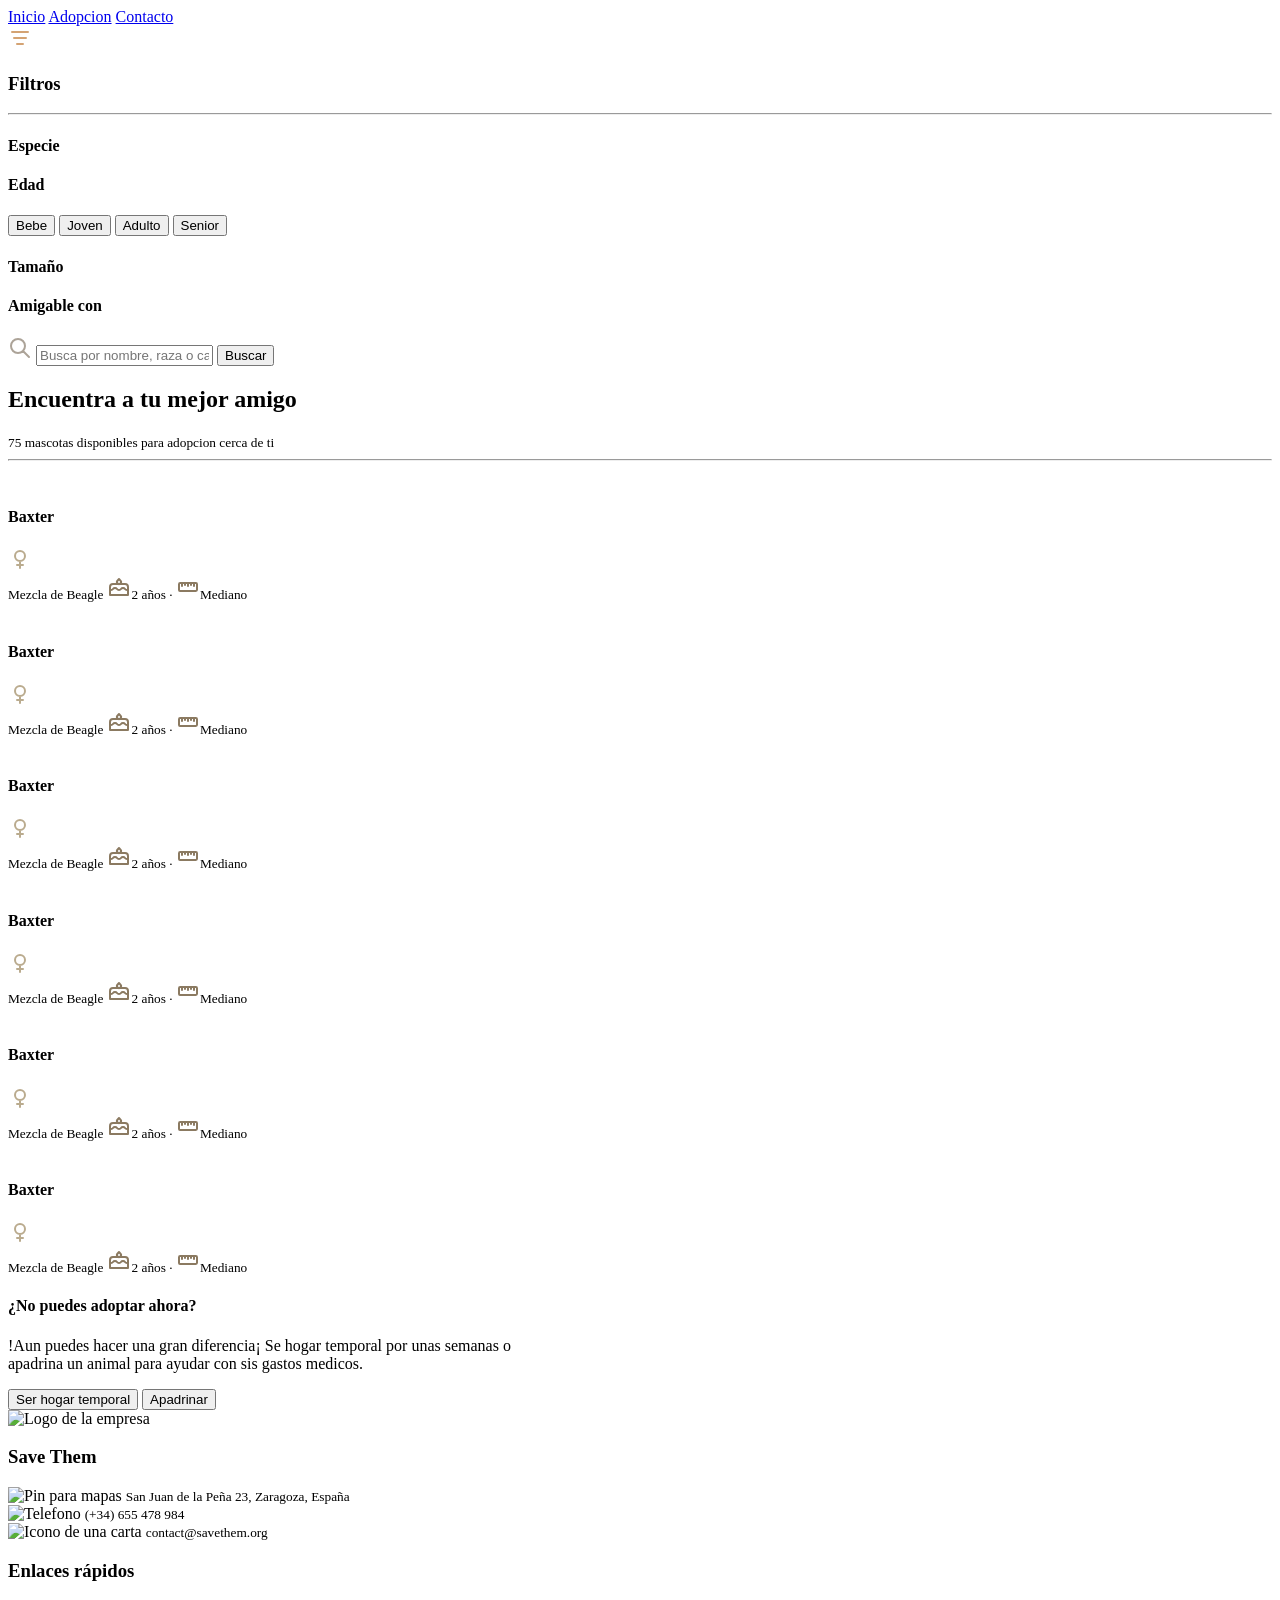
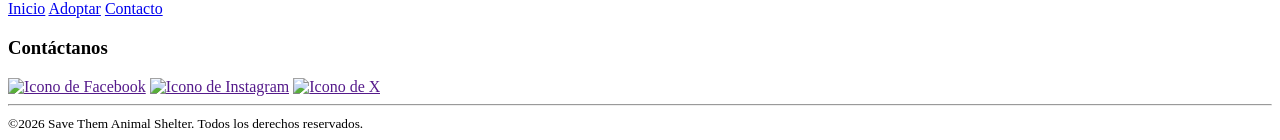
==== pages/adopcion.html @ 7f5e6ccc "esqueleto de la pagina adopcion, sin estilos" ====
<!DOCTYPE html>
<html lang="en">

<head>
  <meta charset="UTF-8">
  <meta name="viewport" content="width=device-width, initial-scale=1.0">
  <title>Save Them | Adopcion</title>
</head>

<body>
  <header>
    <div class="brand"></div>
    <div class="nav">
      <a href="index.html">Inicio</a>
      <a href="pages/adopcion.html">Adopcion</a>
      <a href="pages/contacto.html">Contacto</a>
    </div>
  </header>

  <main>
    <aside id="filtros">
      <div id="filtros-header">
        <div id="filtros-title">
          <img src="../assets/iconos/filter-2.svg" alt="Icono de para filtros">
          <h3 id="filtros-title-text">Filtros</h3>
        </div>
      </div>
      <hr>

      <div class="filtros-types" id="especie">
        <h4 class="filtros-type-title">Especie</h4>
        <div class="checkboxes">

        </div>
      </div>
      <div class="filtros-types" id="edad">
        <h4 class="filtros-type-title">Edad</h4>
        <div id="edades">
          <button class="edades-buttons">Bebe</button>
          <button class="edades-buttons">Joven</button>
          <button class="edades-buttons">Adulto</button>
          <button class="edades-buttons">Senior</button>
        </div>
      </div>
      <div class="filtros-types" id="size">
        <h4 class="filtros-type-title">Tamaño</h4>
        <div class="checkboxes">

        </div>

      </div>
      <div class="filtros-types" id="amigable">
        <h4 class="filtros-type-title">Amigable con</h4>
        <div class="checkboxes"></div>
      </div>
    </aside>

    <div id="search-bar">
      <img src="../assets/iconos/search.svg" alt="Icono de Lupa para buscar">
      <input type="text" placeholder="Busca por nombre, raza o caracteristicas">
      <button>Buscar</button>
    </div>
    <section>
      <div id="title">
        <h2>Encuentra a tu mejor amigo</h2>
        <small>75 mascotas disponibles para adopcion cerca de ti</small>
      </div>
      <hr>
      <article id="animals-container">
        <div class="animal-card">
          <img src="" alt="">
          <div class="animal-info">
            <div class="animal-name-gender">
              <h4 class="animal-name">Baxter</h4>
              <img src="../assets/iconos/gender-female.svg" alt="Icono de genero hembra">
            </div>
            <small class="especie">Mezcla de Beagle</small>
            <small class="animal-details"><img src="../assets/iconos/cake.svg" alt="Icono de una tarta de cumpleaños">2
              años · <img src="../assets/iconos/ruler-3.svg" alt="Icono de una regla para medir">Mediano</small>
          </div>
        </div>
        <div class="animal-card">
          <img src="" alt="">
          <div class="animal-info">
            <div class="animal-name-gender">
              <h4 class="animal-name">Baxter</h4>
              <img src="../assets/iconos/gender-female.svg" alt="Icono de genero hembra">
            </div>
            <small class="especie">Mezcla de Beagle</small>
            <small class="animal-details"><img src="../assets/iconos/cake.svg" alt="Icono de una tarta de cumpleaños">2
              años · <img src="../assets/iconos/ruler-3.svg" alt="Icono de una regla para medir">Mediano</small>
          </div>
        </div>
        <div class="animal-card">
          <img src="" alt="">
          <div class="animal-info">
            <div class="animal-name-gender">
              <h4 class="animal-name">Baxter</h4>
              <img src="../assets/iconos/gender-female.svg" alt="Icono de genero hembra">
            </div>
            <small class="especie">Mezcla de Beagle</small>
            <small class="animal-details"><img src="../assets/iconos/cake.svg" alt="Icono de una tarta de cumpleaños">2
              años · <img src="../assets/iconos/ruler-3.svg" alt="Icono de una regla para medir">Mediano</small>
          </div>
        </div>
        <div class="animal-card">
          <img src="" alt="">
          <div class="animal-info">
            <div class="animal-name-gender">
              <h4 class="animal-name">Baxter</h4>
              <img src="../assets/iconos/gender-female.svg" alt="Icono de genero hembra">
            </div>
            <small class="especie">Mezcla de Beagle</small>
            <small class="animal-details"><img src="../assets/iconos/cake.svg" alt="Icono de una tarta de cumpleaños">2
              años · <img src="../assets/iconos/ruler-3.svg" alt="Icono de una regla para medir">Mediano</small>
          </div>
        </div>
        <div class="animal-card">
          <img src="" alt="">
          <div class="animal-info">
            <div class="animal-name-gender">
              <h4 class="animal-name">Baxter</h4>
              <img src="../assets/iconos/gender-female.svg" alt="Icono de genero hembra">
            </div>
            <small class="especie">Mezcla de Beagle</small>
            <small class="animal-details"><img src="../assets/iconos/cake.svg" alt="Icono de una tarta de cumpleaños">2
              años · <img src="../assets/iconos/ruler-3.svg" alt="Icono de una regla para medir">Mediano</small>
          </div>
        </div>
        <div class="animal-card">
          <img src="" alt="">
          <div class="animal-info">
            <div class="animal-name-gender">
              <h4 class="animal-name">Baxter</h4>
              <img src="../assets/iconos/gender-female.svg" alt="Icono de genero hembra">
            </div>
            <small class="especie">Mezcla de Beagle</small>
            <small class="animal-details"><img src="../assets/iconos/cake.svg" alt="Icono de una tarta de cumpleaños">2
              años · <img src="../assets/iconos/ruler-3.svg" alt="Icono de una regla para medir">Mediano</small>
          </div>
        </div>
      </article>

      <div id="cant-adopt">
        <h4>¿No puedes adoptar ahora?</h4>
        <p>!Aun puedes hacer una gran diferencia¡ Se hogar temporal por unas semanas o <br>
          apadrina un animal para ayudar con sis gastos medicos.</p>
        <div id="buttons-zone">
          <button>Ser hogar temporal</button>
          <button id="apadrinar">Apadrinar</button>
        </div>
      </div>
    </section>
  </main>

  <footer>
    <div class="footer-sections">
      <div class="footer-section">
        <div class="footer-section-title">
          <img src="assets/iconos/logo.svg" alt="Logo de la empresa">
          <h3>Save Them</h3>
        </div>
        <div class="footer-section-details">
          <div class="footer-section-detail">
            <img src="assets/iconos/map-pin.svg" alt="Pin para mapas">
            <small class="footer-detail-text">San Juan de la Peña 23, Zaragoza, España</small>
          </div>
          <div class="footer-section-detail">
            <img src="assets/iconos/phone.svg" alt="Telefono">
            <small class="footer-detail-text">(+34) 655 478 984</small>
          </div>
          <div class="footer-section-detail">
            <img src="assets/iconos/mail.svg" alt="Icono de una carta">
            <small>contact@savethem.org</small>
          </div>
        </div>
      </div>

      <div class="footer-section">
        <div class="footer-section-title">
          <h3>Enlaces rápidos</h3>
        </div>
        <div class="footer-section-details">
          <a href="index.html">Inicio</a>
          <a href="pages/adopcion.html">Adoptar</a>
          <a href="pages/contacto.html">Contacto</a>
        </div>
      </div>

      <div class="footer-section">
        <div class="footer-section-title">
          <h3>Contáctanos</h3>
        </div>
        <div id="redes">
          <a href=""><img src="assets/iconos/brand-facebook.svg" alt="Icono de Facebook"></a>
          <a href=""><img src="assets/iconos/brand-instagram.svg" alt="Icono de Instagram"></a>
          <a href=""><img src="assets/iconos/brand-x.svg" alt="Icono de X"></a>
        </div>
      </div>
    </div>
    <hr>
    <small id="copy">&copy;2026 Save Them Animal Shelter. Todos los derechos reservados.</small>
  </footer>
</body>

</html>
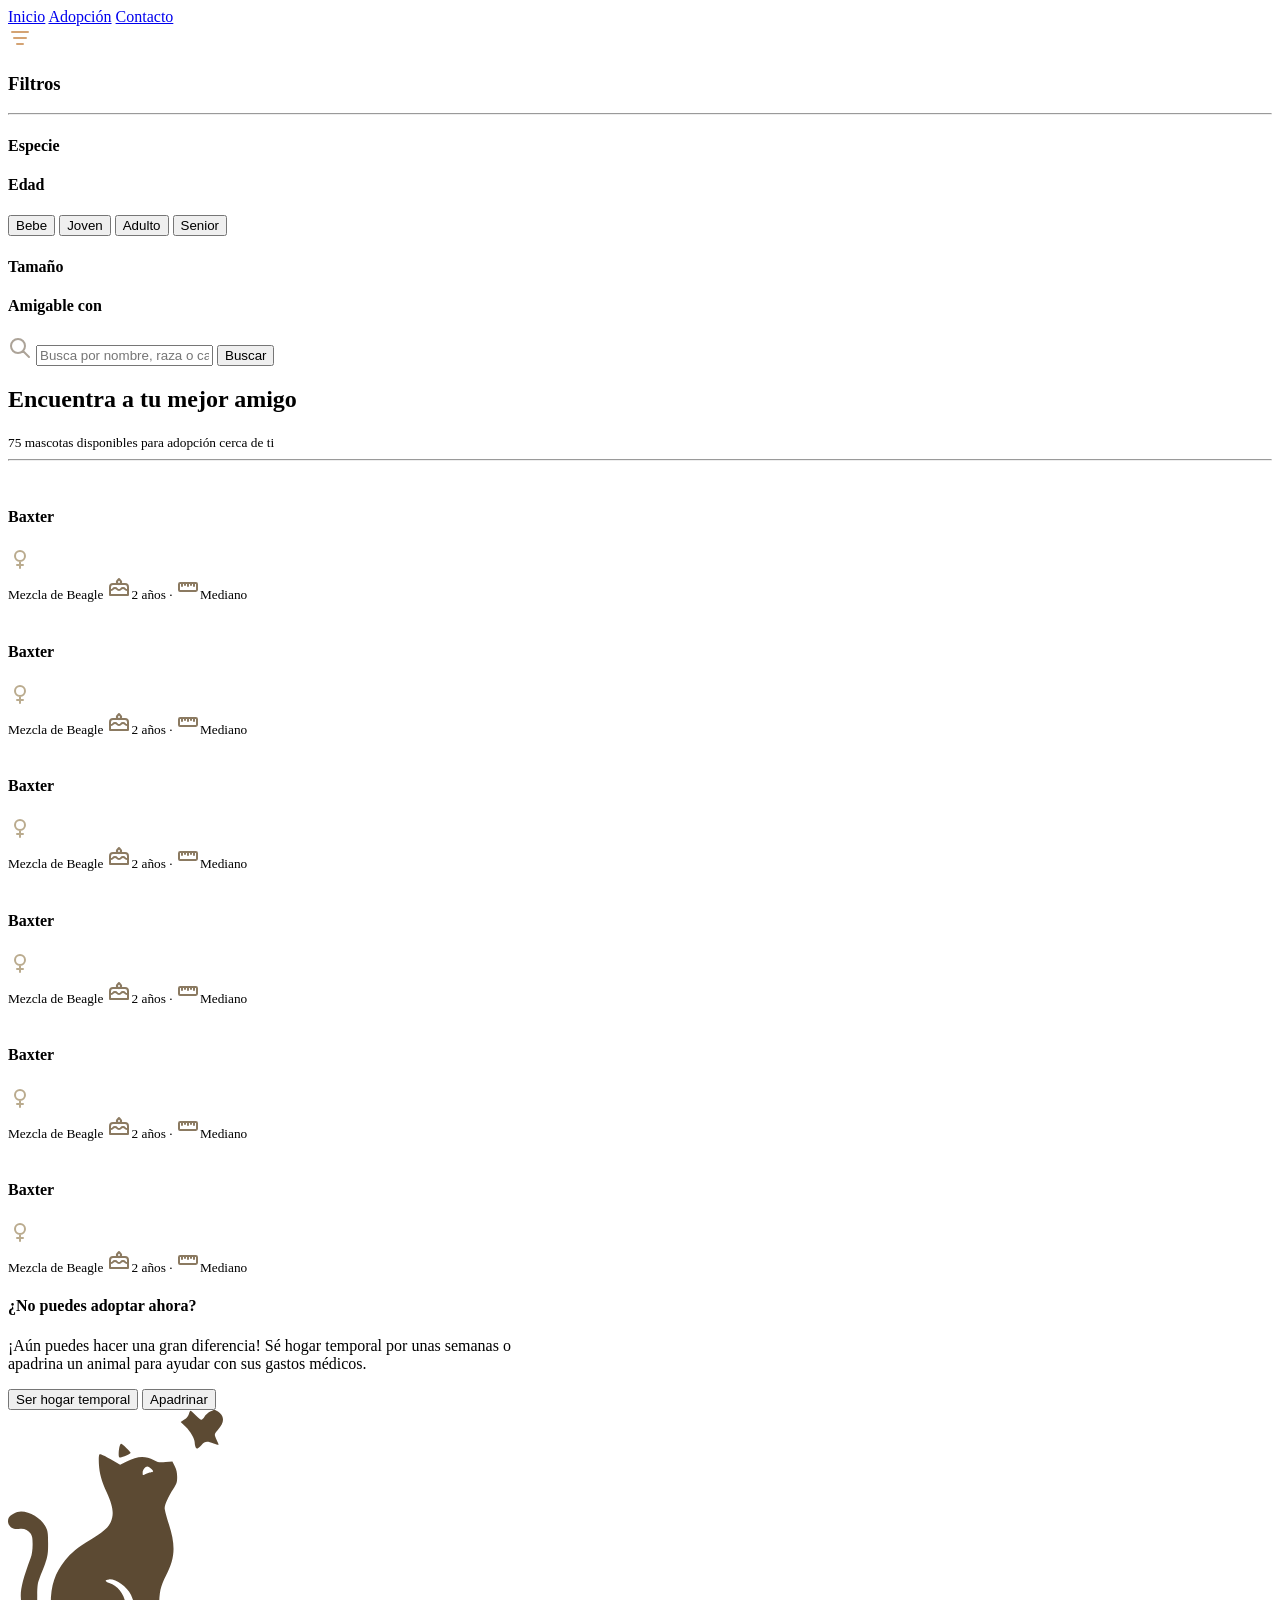
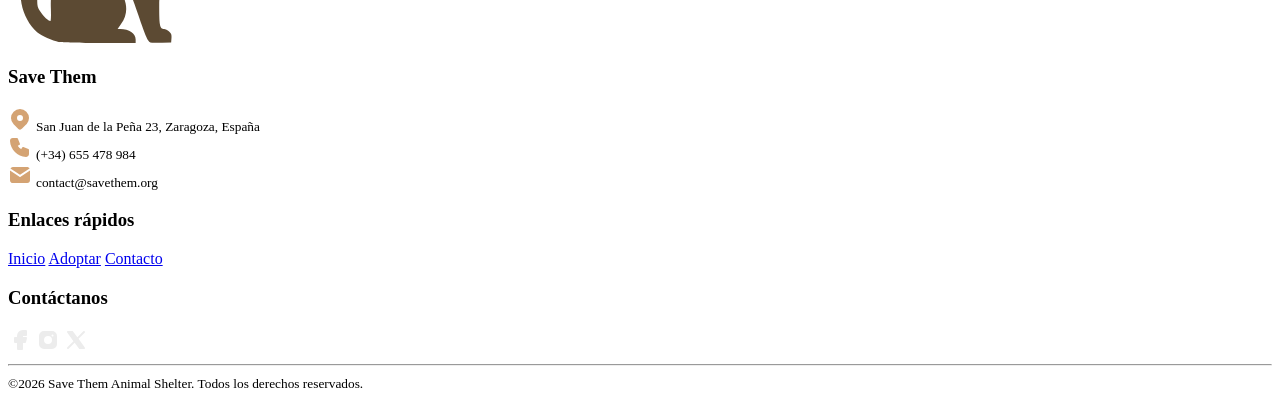
==== commit 129099b2: "correccion de ortografia y de rutas para los iconos" ====
--- a/pages/adopcion.html
+++ b/pages/adopcion.html
@@ -4,16 +4,16 @@
 <head>
   <meta charset="UTF-8">
   <meta name="viewport" content="width=device-width, initial-scale=1.0">
-  <title>Save Them | Adopcion</title>
+  <title>Save Them | Adopción</title>
 </head>
 
 <body>
   <header>
     <div class="brand"></div>
     <div class="nav">
-      <a href="index.html">Inicio</a>
-      <a href="pages/adopcion.html">Adopcion</a>
-      <a href="pages/contacto.html">Contacto</a>
+      <a href="../index.html">Inicio</a>
+      <a href="adopcion.html">Adopción</a>
+      <a href="contacto.html">Contacto</a>
     </div>
   </header>
 
@@ -57,13 +57,13 @@
 
     <div id="search-bar">
       <img src="../assets/iconos/search.svg" alt="Icono de Lupa para buscar">
-      <input type="text" placeholder="Busca por nombre, raza o caracteristicas">
+      <input type="text" placeholder="Busca por nombre, raza o características">
       <button>Buscar</button>
     </div>
     <section>
       <div id="title">
         <h2>Encuentra a tu mejor amigo</h2>
-        <small>75 mascotas disponibles para adopcion cerca de ti</small>
+        <small>75 mascotas disponibles para adopción cerca de ti</small>
       </div>
       <hr>
       <article id="animals-container">
@@ -72,67 +72,67 @@
           <div class="animal-info">
             <div class="animal-name-gender">
               <h4 class="animal-name">Baxter</h4>
-              <img src="../assets/iconos/gender-female.svg" alt="Icono de genero hembra">
-            </div>
-            <small class="especie">Mezcla de Beagle</small>
-            <small class="animal-details"><img src="../assets/iconos/cake.svg" alt="Icono de una tarta de cumpleaños">2
-              años · <img src="../assets/iconos/ruler-3.svg" alt="Icono de una regla para medir">Mediano</small>
-          </div>
-        </div>
-        <div class="animal-card">
-          <img src="" alt="">
-          <div class="animal-info">
-            <div class="animal-name-gender">
-              <h4 class="animal-name">Baxter</h4>
-              <img src="../assets/iconos/gender-female.svg" alt="Icono de genero hembra">
-            </div>
-            <small class="especie">Mezcla de Beagle</small>
-            <small class="animal-details"><img src="../assets/iconos/cake.svg" alt="Icono de una tarta de cumpleaños">2
-              años · <img src="../assets/iconos/ruler-3.svg" alt="Icono de una regla para medir">Mediano</small>
-          </div>
-        </div>
-        <div class="animal-card">
-          <img src="" alt="">
-          <div class="animal-info">
-            <div class="animal-name-gender">
-              <h4 class="animal-name">Baxter</h4>
-              <img src="../assets/iconos/gender-female.svg" alt="Icono de genero hembra">
-            </div>
-            <small class="especie">Mezcla de Beagle</small>
-            <small class="animal-details"><img src="../assets/iconos/cake.svg" alt="Icono de una tarta de cumpleaños">2
-              años · <img src="../assets/iconos/ruler-3.svg" alt="Icono de una regla para medir">Mediano</small>
-          </div>
-        </div>
-        <div class="animal-card">
-          <img src="" alt="">
-          <div class="animal-info">
-            <div class="animal-name-gender">
-              <h4 class="animal-name">Baxter</h4>
-              <img src="../assets/iconos/gender-female.svg" alt="Icono de genero hembra">
-            </div>
-            <small class="especie">Mezcla de Beagle</small>
-            <small class="animal-details"><img src="../assets/iconos/cake.svg" alt="Icono de una tarta de cumpleaños">2
-              años · <img src="../assets/iconos/ruler-3.svg" alt="Icono de una regla para medir">Mediano</small>
-          </div>
-        </div>
-        <div class="animal-card">
-          <img src="" alt="">
-          <div class="animal-info">
-            <div class="animal-name-gender">
-              <h4 class="animal-name">Baxter</h4>
-              <img src="../assets/iconos/gender-female.svg" alt="Icono de genero hembra">
-            </div>
-            <small class="especie">Mezcla de Beagle</small>
-            <small class="animal-details"><img src="../assets/iconos/cake.svg" alt="Icono de una tarta de cumpleaños">2
-              años · <img src="../assets/iconos/ruler-3.svg" alt="Icono de una regla para medir">Mediano</small>
-          </div>
-        </div>
-        <div class="animal-card">
-          <img src="" alt="">
-          <div class="animal-info">
-            <div class="animal-name-gender">
-              <h4 class="animal-name">Baxter</h4>
-              <img src="../assets/iconos/gender-female.svg" alt="Icono de genero hembra">
+              <img src="../assets/iconos/gender-female.svg" alt="Icono de género hembra">
+            </div>
+            <small class="especie">Mezcla de Beagle</small>
+            <small class="animal-details"><img src="../assets/iconos/cake.svg" alt="Icono de una tarta de cumpleaños">2
+              años · <img src="../assets/iconos/ruler-3.svg" alt="Icono de una regla para medir">Mediano</small>
+          </div>
+        </div>
+        <div class="animal-card">
+          <img src="" alt="">
+          <div class="animal-info">
+            <div class="animal-name-gender">
+              <h4 class="animal-name">Baxter</h4>
+              <img src="../assets/iconos/gender-female.svg" alt="Icono de género hembra">
+            </div>
+            <small class="especie">Mezcla de Beagle</small>
+            <small class="animal-details"><img src="../assets/iconos/cake.svg" alt="Icono de una tarta de cumpleaños">2
+              años · <img src="../assets/iconos/ruler-3.svg" alt="Icono de una regla para medir">Mediano</small>
+          </div>
+        </div>
+        <div class="animal-card">
+          <img src="" alt="">
+          <div class="animal-info">
+            <div class="animal-name-gender">
+              <h4 class="animal-name">Baxter</h4>
+              <img src="../assets/iconos/gender-female.svg" alt="Icono de género hembra">
+            </div>
+            <small class="especie">Mezcla de Beagle</small>
+            <small class="animal-details"><img src="../assets/iconos/cake.svg" alt="Icono de una tarta de cumpleaños">2
+              años · <img src="../assets/iconos/ruler-3.svg" alt="Icono de una regla para medir">Mediano</small>
+          </div>
+        </div>
+        <div class="animal-card">
+          <img src="" alt="">
+          <div class="animal-info">
+            <div class="animal-name-gender">
+              <h4 class="animal-name">Baxter</h4>
+              <img src="../assets/iconos/gender-female.svg" alt="Icono de género hembra">
+            </div>
+            <small class="especie">Mezcla de Beagle</small>
+            <small class="animal-details"><img src="../assets/iconos/cake.svg" alt="Icono de una tarta de cumpleaños">2
+              años · <img src="../assets/iconos/ruler-3.svg" alt="Icono de una regla para medir">Mediano</small>
+          </div>
+        </div>
+        <div class="animal-card">
+          <img src="" alt="">
+          <div class="animal-info">
+            <div class="animal-name-gender">
+              <h4 class="animal-name">Baxter</h4>
+              <img src="../assets/iconos/gender-female.svg" alt="Icono de género hembra">
+            </div>
+            <small class="especie">Mezcla de Beagle</small>
+            <small class="animal-details"><img src="../assets/iconos/cake.svg" alt="Icono de una tarta de cumpleaños">2
+              años · <img src="../assets/iconos/ruler-3.svg" alt="Icono de una regla para medir">Mediano</small>
+          </div>
+        </div>
+        <div class="animal-card">
+          <img src="" alt="">
+          <div class="animal-info">
+            <div class="animal-name-gender">
+              <h4 class="animal-name">Baxter</h4>
+              <img src="../assets/iconos/gender-female.svg" alt="Icono de género hembra">
             </div>
             <small class="especie">Mezcla de Beagle</small>
             <small class="animal-details"><img src="../assets/iconos/cake.svg" alt="Icono de una tarta de cumpleaños">2
@@ -143,8 +143,8 @@
 
       <div id="cant-adopt">
         <h4>¿No puedes adoptar ahora?</h4>
-        <p>!Aun puedes hacer una gran diferencia¡ Se hogar temporal por unas semanas o <br>
-          apadrina un animal para ayudar con sis gastos medicos.</p>
+        <p>¡Aún puedes hacer una gran diferencia! Sé hogar temporal por unas semanas o <br>
+          apadrina un animal para ayudar con sus gastos médicos.</p>
         <div id="buttons-zone">
           <button>Ser hogar temporal</button>
           <button id="apadrinar">Apadrinar</button>
@@ -157,20 +157,20 @@
     <div class="footer-sections">
       <div class="footer-section">
         <div class="footer-section-title">
-          <img src="assets/iconos/logo.svg" alt="Logo de la empresa">
+          <img src="../assets/iconos/logo.svg" alt="Logo de la empresa">
           <h3>Save Them</h3>
         </div>
         <div class="footer-section-details">
           <div class="footer-section-detail">
-            <img src="assets/iconos/map-pin.svg" alt="Pin para mapas">
+            <img src="../assets/iconos/map-pin.svg" alt="Pin para mapas">
             <small class="footer-detail-text">San Juan de la Peña 23, Zaragoza, España</small>
           </div>
           <div class="footer-section-detail">
-            <img src="assets/iconos/phone.svg" alt="Telefono">
+            <img src="../assets/iconos/phone.svg" alt="Teléfono">
             <small class="footer-detail-text">(+34) 655 478 984</small>
           </div>
           <div class="footer-section-detail">
-            <img src="assets/iconos/mail.svg" alt="Icono de una carta">
+            <img src="../assets/iconos/mail.svg" alt="Icono de una carta">
             <small>contact@savethem.org</small>
           </div>
         </div>
@@ -181,9 +181,9 @@
           <h3>Enlaces rápidos</h3>
         </div>
         <div class="footer-section-details">
-          <a href="index.html">Inicio</a>
-          <a href="pages/adopcion.html">Adoptar</a>
-          <a href="pages/contacto.html">Contacto</a>
+          <a href="../index.html">Inicio</a>
+          <a href="adopcion.html">Adoptar</a>
+          <a href="contacto.html">Contacto</a>
         </div>
       </div>
 
@@ -192,9 +192,9 @@
           <h3>Contáctanos</h3>
         </div>
         <div id="redes">
-          <a href=""><img src="assets/iconos/brand-facebook.svg" alt="Icono de Facebook"></a>
-          <a href=""><img src="assets/iconos/brand-instagram.svg" alt="Icono de Instagram"></a>
-          <a href=""><img src="assets/iconos/brand-x.svg" alt="Icono de X"></a>
+          <a href=""><img src="../assets/iconos/brand-facebook.svg" alt="Icono de Facebook"></a>
+          <a href=""><img src="../assets/iconos/brand-instagram.svg" alt="Icono de Instagram"></a>
+          <a href=""><img src="../assets/iconos/brand-x.svg" alt="Icono de X"></a>
         </div>
       </div>
     </div>
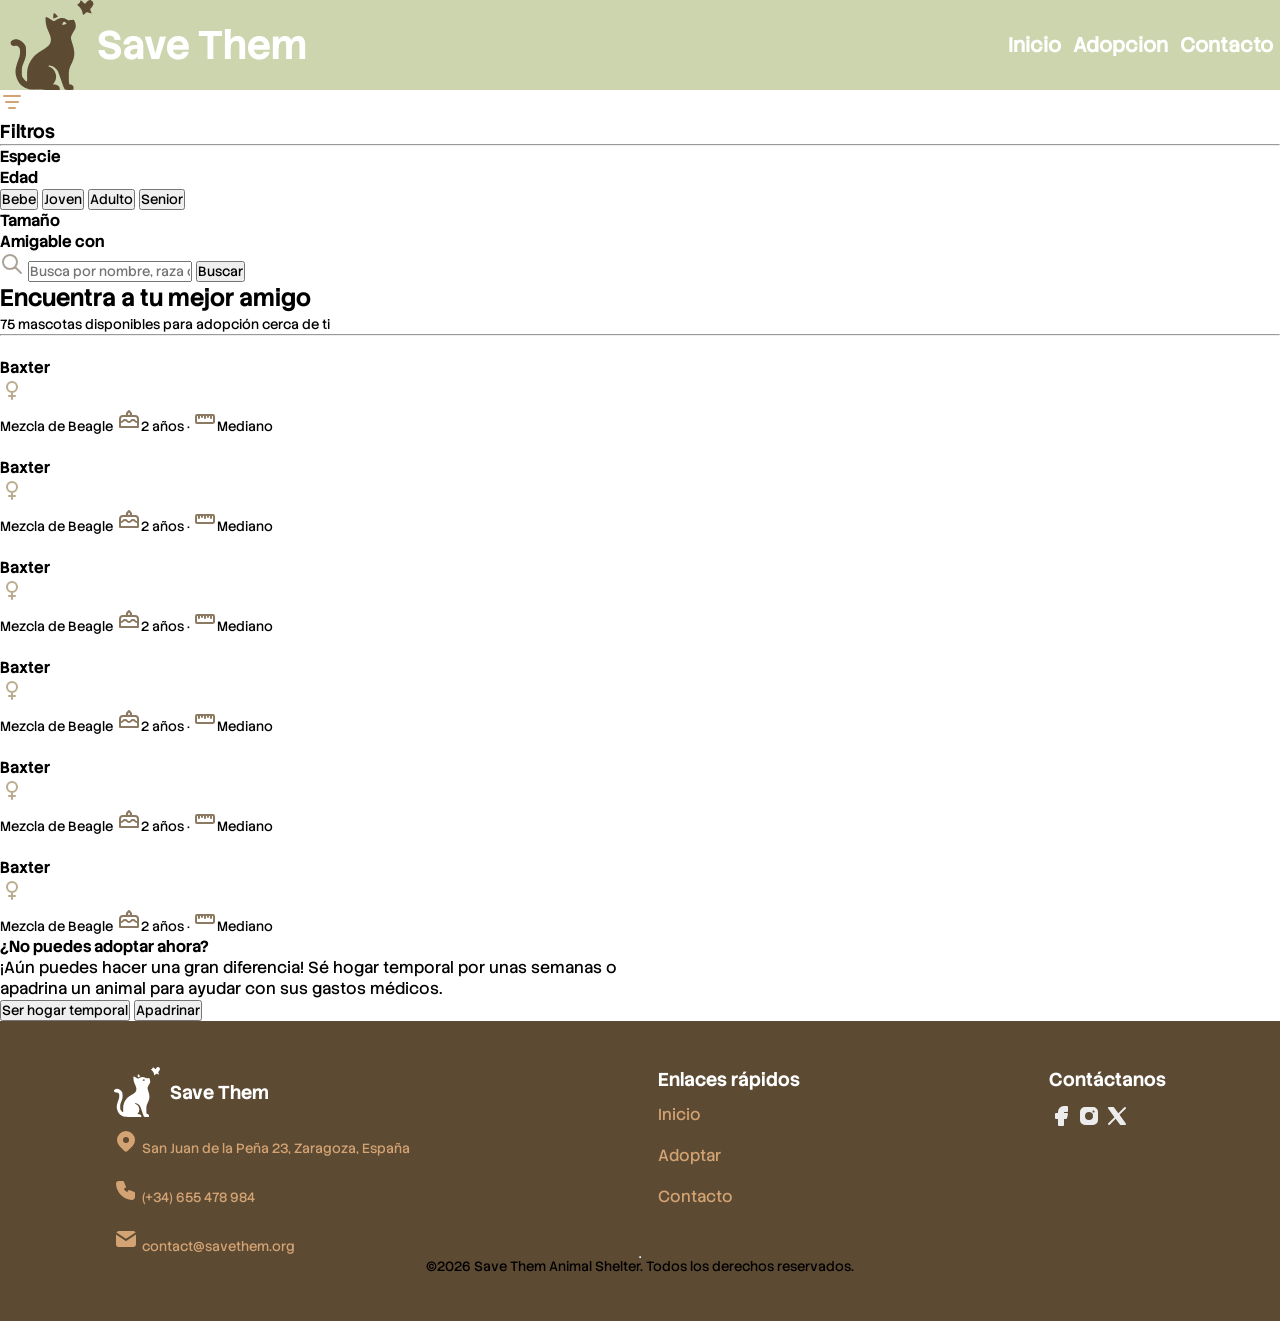
==== commit 6df4423b: "estilos del inicio terminados" ====
--- a/pages/adopcion.html
+++ b/pages/adopcion.html
@@ -4,15 +4,19 @@
 <head>
   <meta charset="UTF-8">
   <meta name="viewport" content="width=device-width, initial-scale=1.0">
+  <link rel="stylesheet" href="../css/styles.css">
   <title>Save Them | Adopción</title>
 </head>
 
 <body>
   <header>
-    <div class="brand"></div>
+    <div class="brand">
+      <img src="../assets/iconos/logo.svg" alt="Logo de la marca" id="logo">
+      <p>Save Them</p>
+    </div>
     <div class="nav">
       <a href="../index.html">Inicio</a>
-      <a href="adopcion.html">Adopción</a>
+      <a href="adopcion.html">Adopcion</a>
       <a href="contacto.html">Contacto</a>
     </div>
   </header>
@@ -21,7 +25,7 @@
     <aside id="filtros">
       <div id="filtros-header">
         <div id="filtros-title">
-          <img src="../assets/iconos/filter-2.svg" alt="Icono de para filtros">
+          <img src="../assets/iconos/adopcion/filter-2.svg" alt="Icono de para filtros">
           <h3 id="filtros-title-text">Filtros</h3>
         </div>
       </div>
@@ -56,7 +60,7 @@
     </aside>
 
     <div id="search-bar">
-      <img src="../assets/iconos/search.svg" alt="Icono de Lupa para buscar">
+      <img src="../assets/iconos/adopcion/search.svg" alt="Icono de Lupa para buscar">
       <input type="text" placeholder="Busca por nombre, raza o características">
       <button>Buscar</button>
     </div>
@@ -72,71 +76,83 @@
           <div class="animal-info">
             <div class="animal-name-gender">
               <h4 class="animal-name">Baxter</h4>
-              <img src="../assets/iconos/gender-female.svg" alt="Icono de género hembra">
-            </div>
-            <small class="especie">Mezcla de Beagle</small>
-            <small class="animal-details"><img src="../assets/iconos/cake.svg" alt="Icono de una tarta de cumpleaños">2
-              años · <img src="../assets/iconos/ruler-3.svg" alt="Icono de una regla para medir">Mediano</small>
-          </div>
-        </div>
-        <div class="animal-card">
-          <img src="" alt="">
-          <div class="animal-info">
-            <div class="animal-name-gender">
-              <h4 class="animal-name">Baxter</h4>
-              <img src="../assets/iconos/gender-female.svg" alt="Icono de género hembra">
-            </div>
-            <small class="especie">Mezcla de Beagle</small>
-            <small class="animal-details"><img src="../assets/iconos/cake.svg" alt="Icono de una tarta de cumpleaños">2
-              años · <img src="../assets/iconos/ruler-3.svg" alt="Icono de una regla para medir">Mediano</small>
-          </div>
-        </div>
-        <div class="animal-card">
-          <img src="" alt="">
-          <div class="animal-info">
-            <div class="animal-name-gender">
-              <h4 class="animal-name">Baxter</h4>
-              <img src="../assets/iconos/gender-female.svg" alt="Icono de género hembra">
-            </div>
-            <small class="especie">Mezcla de Beagle</small>
-            <small class="animal-details"><img src="../assets/iconos/cake.svg" alt="Icono de una tarta de cumpleaños">2
-              años · <img src="../assets/iconos/ruler-3.svg" alt="Icono de una regla para medir">Mediano</small>
-          </div>
-        </div>
-        <div class="animal-card">
-          <img src="" alt="">
-          <div class="animal-info">
-            <div class="animal-name-gender">
-              <h4 class="animal-name">Baxter</h4>
-              <img src="../assets/iconos/gender-female.svg" alt="Icono de género hembra">
-            </div>
-            <small class="especie">Mezcla de Beagle</small>
-            <small class="animal-details"><img src="../assets/iconos/cake.svg" alt="Icono de una tarta de cumpleaños">2
-              años · <img src="../assets/iconos/ruler-3.svg" alt="Icono de una regla para medir">Mediano</small>
-          </div>
-        </div>
-        <div class="animal-card">
-          <img src="" alt="">
-          <div class="animal-info">
-            <div class="animal-name-gender">
-              <h4 class="animal-name">Baxter</h4>
-              <img src="../assets/iconos/gender-female.svg" alt="Icono de género hembra">
-            </div>
-            <small class="especie">Mezcla de Beagle</small>
-            <small class="animal-details"><img src="../assets/iconos/cake.svg" alt="Icono de una tarta de cumpleaños">2
-              años · <img src="../assets/iconos/ruler-3.svg" alt="Icono de una regla para medir">Mediano</small>
-          </div>
-        </div>
-        <div class="animal-card">
-          <img src="" alt="">
-          <div class="animal-info">
-            <div class="animal-name-gender">
-              <h4 class="animal-name">Baxter</h4>
-              <img src="../assets/iconos/gender-female.svg" alt="Icono de género hembra">
-            </div>
-            <small class="especie">Mezcla de Beagle</small>
-            <small class="animal-details"><img src="../assets/iconos/cake.svg" alt="Icono de una tarta de cumpleaños">2
-              años · <img src="../assets/iconos/ruler-3.svg" alt="Icono de una regla para medir">Mediano</small>
+              <img src="../assets/iconos/adopcion/gender-female.svg" alt="Icono de género hembra">
+            </div>
+            <small class="especie">Mezcla de Beagle</small>
+            <small class="animal-details"><img src="../assets/iconos/adopcion/cake.svg"
+                alt="Icono de una tarta de cumpleaños">2
+              años · <img src="../assets/iconos/adopcion/ruler-3.svg"
+                alt="Icono de una regla para medir">Mediano</small>
+          </div>
+        </div>
+        <div class="animal-card">
+          <img src="" alt="">
+          <div class="animal-info">
+            <div class="animal-name-gender">
+              <h4 class="animal-name">Baxter</h4>
+              <img src="../assets/iconos/adopcion/gender-female.svg" alt="Icono de género hembra">
+            </div>
+            <small class="especie">Mezcla de Beagle</small>
+            <small class="animal-details"><img src="../assets/iconos/adopcion/cake.svg"
+                alt="Icono de una tarta de cumpleaños">2
+              años · <img src="../assets/iconos/adopcion/ruler-3.svg"
+                alt="Icono de una regla para medir">Mediano</small>
+          </div>
+        </div>
+        <div class="animal-card">
+          <img src="" alt="">
+          <div class="animal-info">
+            <div class="animal-name-gender">
+              <h4 class="animal-name">Baxter</h4>
+              <img src="../assets/iconos/adopcion/gender-female.svg" alt="Icono de género hembra">
+            </div>
+            <small class="especie">Mezcla de Beagle</small>
+            <small class="animal-details"><img src="../assets/iconos/adopcion/cake.svg"
+                alt="Icono de una tarta de cumpleaños">2
+              años · <img src="../assets/iconos/adopcion/ruler-3.svg"
+                alt="Icono de una regla para medir">Mediano</small>
+          </div>
+        </div>
+        <div class="animal-card">
+          <img src="" alt="">
+          <div class="animal-info">
+            <div class="animal-name-gender">
+              <h4 class="animal-name">Baxter</h4>
+              <img src="../assets/iconos/adopcion/gender-female.svg" alt="Icono de género hembra">
+            </div>
+            <small class="especie">Mezcla de Beagle</small>
+            <small class="animal-details"><img src="../assets/iconos/adopcion/cake.svg"
+                alt="Icono de una tarta de cumpleaños">2
+              años · <img src="../assets/iconos/adopcion/ruler-3.svg"
+                alt="Icono de una regla para medir">Mediano</small>
+          </div>
+        </div>
+        <div class="animal-card">
+          <img src="" alt="">
+          <div class="animal-info">
+            <div class="animal-name-gender">
+              <h4 class="animal-name">Baxter</h4>
+              <img src="../assets/iconos/adopcion/gender-female.svg" alt="Icono de género hembra">
+            </div>
+            <small class="especie">Mezcla de Beagle</small>
+            <small class="animal-details"><img src="../assets/iconos/adopcion/cake.svg"
+                alt="Icono de una tarta de cumpleaños">2
+              años · <img src="../assets/iconos/adopcion/ruler-3.svg"
+                alt="Icono de una regla para medir">Mediano</small>
+          </div>
+        </div>
+        <div class="animal-card">
+          <img src="" alt="">
+          <div class="animal-info">
+            <div class="animal-name-gender">
+              <h4 class="animal-name">Baxter</h4>
+              <img src="../assets/iconos/adopcion/gender-female.svg" alt="Icono de género hembra">
+            </div>
+            <small class="especie">Mezcla de Beagle</small>
+            <small class="animal-details"><img src="../assets/iconos/adopcion/cake.svg"
+                alt="Icono de una tarta de cumpleaños">2
+              años · <img src="../assets/iconos/adopcion/ruler-3.svg"
+                alt="Icono de una regla para medir">Mediano</small>
           </div>
         </div>
       </article>
@@ -157,7 +173,7 @@
     <div class="footer-sections">
       <div class="footer-section">
         <div class="footer-section-title">
-          <img src="../assets/iconos/logo.svg" alt="Logo de la empresa">
+          <img src="../assets/iconos/logo.svg" alt="Logo de la empresa" id="logo-footer">
           <h3>Save Them</h3>
         </div>
         <div class="footer-section-details">
@@ -166,7 +182,7 @@
             <small class="footer-detail-text">San Juan de la Peña 23, Zaragoza, España</small>
           </div>
           <div class="footer-section-detail">
-            <img src="../assets/iconos/phone.svg" alt="Teléfono">
+            <img src="../assets/iconos/phone.svg" alt="Telefono">
             <small class="footer-detail-text">(+34) 655 478 984</small>
           </div>
           <div class="footer-section-detail">
--- a/css/styles.css
+++ b/css/styles.css
@@ -0,0 +1,352 @@
+@font-face {
+  font-family: "Stack Sans Headline";
+  src: url("../assets/fonts/StackSansHeadline-VariableFont_wght.ttf")
+    format("truetype");
+  font-weight: bold;
+  font-style: normal;
+}
+
+@font-face {
+  font-family: "Stack Sans Text";
+  src: url("../assets/fonts/StackSansText-VariableFont_wght.ttf")
+    format("truetype");
+  font-weight: normal;
+  font-style: normal;
+}
+
+:root {
+  --color-primary: #ccd5ae; /* Verde Salvia (Headers/Nav) */
+  --color-secondary: #e9edc9; /* Beige verdoso (Aside/Secciones)*/
+  --background-color: #fefae0; /* Crema (Fondo general)*/
+  --card-background: #faedcd; /* Fondo de articles*/
+  --accent: #d4a373; /*Botones/Links*/
+  --text-color: #5c4a33; /* Marrón oscuro (Texto) */
+
+  --font-title: "Stack Sans Headline", sans-serif;
+  --font-body: "Stack Sans Text", sans-serif;
+}
+
+* {
+  margin: 0;
+  padding: 0;
+  box-sizing: border-box;
+}
+
+body {
+  font-family: var(--font-body);
+}
+
+h1,
+h2,
+h3,
+h4,
+h5,
+h6 {
+  font-family: var(--font-title);
+}
+
+p,
+small,
+label,
+input,
+textarea,
+button,
+a {
+  font-family: var(--font-body);
+}
+
+header {
+  display: flex;
+  justify-content: space-between;
+  align-items: center;
+  background-color: var(--color-primary);
+  width: 100%;
+}
+
+.brand {
+  display: flex;
+  justify-content: start;
+  align-items: center;
+  margin-left: 7px;
+
+  p {
+    font-weight: 700;
+    color: white;
+    font-family: var(--font-title);
+    font-size: 40px;
+  }
+}
+
+#logo {
+  width: 90px;
+  height: 90px;
+}
+
+.nav {
+  display: flex;
+  justify-content: start;
+  gap: 12px;
+  margin-right: 7px;
+
+  a {
+    color: white;
+    text-decoration: none;
+    font-weight: 650;
+    font-size: 20px;
+  }
+}
+
+#hero {
+  background-image:
+    linear-gradient(rgba(0, 0, 0, 0.4), rgba(0, 0, 0, 0.4)),
+    url("../assets/imagenes/hero.png");
+  background-size: cover;
+  background-position: center;
+  background-repeat: no-repeat;
+  min-height: 500px;
+  padding-left: 10px;
+
+  p {
+    color: white;
+    font-size: 20px;
+    font-weight: 500;
+    font-family: var(--font-body);
+  }
+
+  button {
+    margin-top: 15px;
+    background-color: var(--accent);
+    color: white;
+    padding: 20px;
+    border: none;
+    border-radius: 12px;
+    font-size: 25px;
+    font-weight: 800;
+  }
+}
+
+.title {
+  display: flex;
+  flex-direction: column;
+  color: white;
+  font-size: 40px;
+  font-weight: 800px;
+  padding-top: 30px;
+}
+
+.title h1:first-of-type {
+  text-wrap: wrap;
+}
+#hero-title-yellow {
+  color: var(--card-background);
+}
+
+#rates {
+  display: flex;
+  justify-content: space-around;
+  align-items: center;
+  background-color: var(--color-secondary);
+  min-height: 150px;
+  border-bottom: 1px solid lightgray;
+}
+
+.rate {
+  display: flex;
+  flex-direction: column;
+  align-items: center;
+
+  p {
+    font-size: 40px;
+    color: var(--accent);
+    font-weight: 600;
+  }
+
+  small {
+    font-size: 20px;
+  }
+}
+
+#info {
+  background-color: var(--background-color);
+  display: flex;
+  justify-content: space-around;
+
+  article {
+    padding: 14px;
+    margin: 14px;
+    background-color: var(--card-background);
+    border-radius: 12px;
+    width: 70%;
+    display: flex;
+    flex-direction: column;
+    gap: 12px;
+
+    button {
+      width: 20%;
+      border: none;
+      background-color: var(--accent);
+      padding: 15px;
+      color: white;
+      font-size: 20px;
+      border-radius: 12px;
+    }
+  }
+
+  aside {
+    padding: 20px;
+    margin: 14px;
+    background-color: var(--color-secondary);
+    border-radius: 12px;
+    width: 25%;
+
+    hr {
+      color: lightgray;
+    }
+  }
+}
+
+#article-head {
+  display: flex;
+  align-items: center;
+  gap: 7px;
+  margin-bottom: 8px;
+
+  p {
+    color: var(--accent);
+  }
+}
+
+#article-title {
+  font-size: 45px;
+}
+
+#article-text {
+  color: var(--text-color);
+  display: flex;
+  flex-direction: column;
+  gap: 10px;
+}
+
+#img-perros-paseando {
+  max-height: 300px;
+  border-radius: 12px;
+}
+
+#aside-header {
+  display: flex;
+  align-items: center;
+  justify-content: space-between;
+  gap: 12px;
+  margin-bottom: 12px;
+
+  div {
+    display: flex;
+    align-items: center;
+    gap: 12px;
+  }
+
+  a {
+    text-decoration: none;
+    color: var(--accent);
+    font-weight: 600;
+  }
+}
+
+#animales-aside {
+  display: flex;
+  flex-direction: column;
+  gap: 12px;
+}
+
+.animales-aside-card {
+  display: flex;
+  gap: 20px;
+
+  img {
+    width: 80px;
+    border-radius: 12px;
+  }
+
+  background-color: var(--background-color);
+  padding: 10px;
+  border-radius: 12px;
+}
+
+.status {
+  border-radius: 12px;
+  text-align: center;
+}
+
+#disponible {
+  background-color: var(--accent);
+}
+
+#pendiente {
+  background-color: var(--color-primary);
+}
+
+#donate {
+  margin-top: 20px;
+  text-align: center;
+  background-color: rgba(212, 163, 115, 0.6);
+  border: 1px solid var(--accent);
+  border-radius: 12px;
+
+  padding: 20px;
+  display: flex;
+  flex-direction: column;
+
+  button {
+    background-color: var(--accent);
+    border: none;
+    margin-top: 12px;
+    padding: 12px;
+    border-radius: 12px;
+    color: white;
+    font-size: 20px;
+    font-weight: 500;
+  }
+}
+
+footer {
+  display: flex;
+  justify-content: center;
+  align-items: center;
+  flex-direction: column;
+  width: 100%;
+  background-color: var(--text-color);
+  min-height: 300px;
+}
+
+.footer-sections {
+  display: flex;
+  justify-content: space-around;
+  width: 100%;
+  gap: 20px;
+}
+
+#logo-footer {
+  filter: brightness(0) invert(1);
+  height: 50px;
+}
+
+.footer-section-title {
+  display: flex;
+  color: white;
+  gap: 10px;
+  align-items: center;
+  margin-bottom: 12px;
+}
+
+.footer-section-details {
+  display: flex;
+  flex-direction: column;
+  gap: 20px;
+  justify-content: center;
+  color: var(--accent);
+
+  a {
+    text-decoration: none;
+    color: var(--accent);
+  }
+}
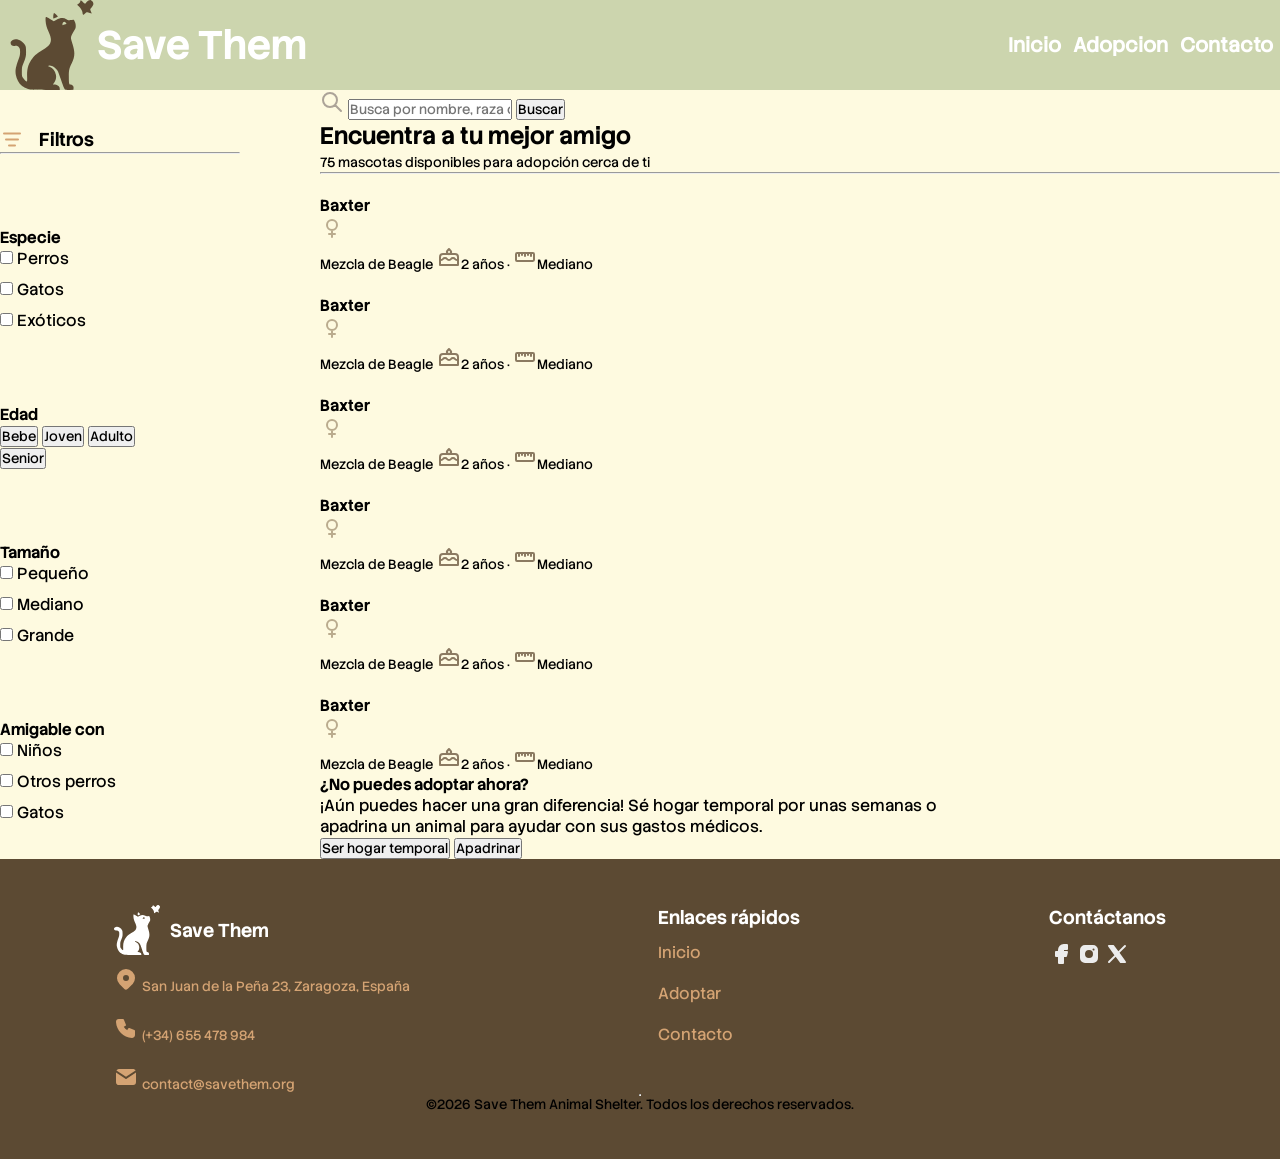
==== commit 28713a0e: "añadir estilos y estructura a la página de adopción; se implementan filtros y se mejora el diseño de" ====
--- a/pages/adopcion.html
+++ b/pages/adopcion.html
@@ -21,20 +21,22 @@
     </div>
   </header>
 
-  <main>
+  <main id="adopcion-container">
     <aside id="filtros">
       <div id="filtros-header">
         <div id="filtros-title">
           <img src="../assets/iconos/adopcion/filter-2.svg" alt="Icono de para filtros">
           <h3 id="filtros-title-text">Filtros</h3>
         </div>
-      </div>
-      <hr>
+        <hr>
+      </div>
 
       <div class="filtros-types" id="especie">
         <h4 class="filtros-type-title">Especie</h4>
         <div class="checkboxes">
-
+          <label><input type="checkbox" name="especie" value="perros"> Perros</label>
+          <label><input type="checkbox" name="especie" value="gatos"> Gatos</label>
+          <label><input type="checkbox" name="especie" value="exoticos"> Exóticos</label>
         </div>
       </div>
       <div class="filtros-types" id="edad">
@@ -49,124 +51,132 @@
       <div class="filtros-types" id="size">
         <h4 class="filtros-type-title">Tamaño</h4>
         <div class="checkboxes">
-
+          <label><input type="checkbox" name="size" value="pequeño"> Pequeño</label>
+          <label><input type="checkbox" name="size" value="mediano"> Mediano</label>
+          <label><input type="checkbox" name="size" value="grande"> Grande</label>
         </div>
 
       </div>
       <div class="filtros-types" id="amigable">
         <h4 class="filtros-type-title">Amigable con</h4>
-        <div class="checkboxes"></div>
+        <div class="checkboxes">
+          <label><input type="checkbox" name="amigable" value="niños"> Niños</label>
+          <label><input type="checkbox" name="amigable" value="perros"> Otros perros</label>
+          <label><input type="checkbox" name="amigable" value="gatos"> Gatos</label>
+        </div>
       </div>
     </aside>
 
-    <div id="search-bar">
-      <img src="../assets/iconos/adopcion/search.svg" alt="Icono de Lupa para buscar">
-      <input type="text" placeholder="Busca por nombre, raza o características">
-      <button>Buscar</button>
-    </div>
-    <section>
-      <div id="title">
-        <h2>Encuentra a tu mejor amigo</h2>
-        <small>75 mascotas disponibles para adopción cerca de ti</small>
-      </div>
-      <hr>
-      <article id="animals-container">
-        <div class="animal-card">
-          <img src="" alt="">
-          <div class="animal-info">
-            <div class="animal-name-gender">
-              <h4 class="animal-name">Baxter</h4>
-              <img src="../assets/iconos/adopcion/gender-female.svg" alt="Icono de género hembra">
-            </div>
-            <small class="especie">Mezcla de Beagle</small>
-            <small class="animal-details"><img src="../assets/iconos/adopcion/cake.svg"
-                alt="Icono de una tarta de cumpleaños">2
-              años · <img src="../assets/iconos/adopcion/ruler-3.svg"
-                alt="Icono de una regla para medir">Mediano</small>
-          </div>
-        </div>
-        <div class="animal-card">
-          <img src="" alt="">
-          <div class="animal-info">
-            <div class="animal-name-gender">
-              <h4 class="animal-name">Baxter</h4>
-              <img src="../assets/iconos/adopcion/gender-female.svg" alt="Icono de género hembra">
-            </div>
-            <small class="especie">Mezcla de Beagle</small>
-            <small class="animal-details"><img src="../assets/iconos/adopcion/cake.svg"
-                alt="Icono de una tarta de cumpleaños">2
-              años · <img src="../assets/iconos/adopcion/ruler-3.svg"
-                alt="Icono de una regla para medir">Mediano</small>
-          </div>
-        </div>
-        <div class="animal-card">
-          <img src="" alt="">
-          <div class="animal-info">
-            <div class="animal-name-gender">
-              <h4 class="animal-name">Baxter</h4>
-              <img src="../assets/iconos/adopcion/gender-female.svg" alt="Icono de género hembra">
-            </div>
-            <small class="especie">Mezcla de Beagle</small>
-            <small class="animal-details"><img src="../assets/iconos/adopcion/cake.svg"
-                alt="Icono de una tarta de cumpleaños">2
-              años · <img src="../assets/iconos/adopcion/ruler-3.svg"
-                alt="Icono de una regla para medir">Mediano</small>
-          </div>
-        </div>
-        <div class="animal-card">
-          <img src="" alt="">
-          <div class="animal-info">
-            <div class="animal-name-gender">
-              <h4 class="animal-name">Baxter</h4>
-              <img src="../assets/iconos/adopcion/gender-female.svg" alt="Icono de género hembra">
-            </div>
-            <small class="especie">Mezcla de Beagle</small>
-            <small class="animal-details"><img src="../assets/iconos/adopcion/cake.svg"
-                alt="Icono de una tarta de cumpleaños">2
-              años · <img src="../assets/iconos/adopcion/ruler-3.svg"
-                alt="Icono de una regla para medir">Mediano</small>
-          </div>
-        </div>
-        <div class="animal-card">
-          <img src="" alt="">
-          <div class="animal-info">
-            <div class="animal-name-gender">
-              <h4 class="animal-name">Baxter</h4>
-              <img src="../assets/iconos/adopcion/gender-female.svg" alt="Icono de género hembra">
-            </div>
-            <small class="especie">Mezcla de Beagle</small>
-            <small class="animal-details"><img src="../assets/iconos/adopcion/cake.svg"
-                alt="Icono de una tarta de cumpleaños">2
-              años · <img src="../assets/iconos/adopcion/ruler-3.svg"
-                alt="Icono de una regla para medir">Mediano</small>
-          </div>
-        </div>
-        <div class="animal-card">
-          <img src="" alt="">
-          <div class="animal-info">
-            <div class="animal-name-gender">
-              <h4 class="animal-name">Baxter</h4>
-              <img src="../assets/iconos/adopcion/gender-female.svg" alt="Icono de género hembra">
-            </div>
-            <small class="especie">Mezcla de Beagle</small>
-            <small class="animal-details"><img src="../assets/iconos/adopcion/cake.svg"
-                alt="Icono de una tarta de cumpleaños">2
-              años · <img src="../assets/iconos/adopcion/ruler-3.svg"
-                alt="Icono de una regla para medir">Mediano</small>
-          </div>
-        </div>
-      </article>
-
-      <div id="cant-adopt">
-        <h4>¿No puedes adoptar ahora?</h4>
-        <p>¡Aún puedes hacer una gran diferencia! Sé hogar temporal por unas semanas o <br>
-          apadrina un animal para ayudar con sus gastos médicos.</p>
-        <div id="buttons-zone">
-          <button>Ser hogar temporal</button>
-          <button id="apadrinar">Apadrinar</button>
-        </div>
-      </div>
-    </section>
+    <div>
+      <div id="search-bar">
+        <img src="../assets/iconos/adopcion/search.svg" alt="Icono de Lupa para buscar">
+        <input type="text" placeholder="Busca por nombre, raza o características">
+        <button>Buscar</button>
+      </div>
+      <section>
+        <div id="title">
+          <h2>Encuentra a tu mejor amigo</h2>
+          <small>75 mascotas disponibles para adopción cerca de ti</small>
+        </div>
+        <hr>
+        <article id="animals-container">
+          <div class="animal-card">
+            <img src="" alt="">
+            <div class="animal-info">
+              <div class="animal-name-gender">
+                <h4 class="animal-name">Baxter</h4>
+                <img src="../assets/iconos/adopcion/gender-female.svg" alt="Icono de género hembra">
+              </div>
+              <small class="especie">Mezcla de Beagle</small>
+              <small class="animal-details"><img src="../assets/iconos/adopcion/cake.svg"
+                  alt="Icono de una tarta de cumpleaños">2
+                años · <img src="../assets/iconos/adopcion/ruler-3.svg"
+                  alt="Icono de una regla para medir">Mediano</small>
+            </div>
+          </div>
+          <div class="animal-card">
+            <img src="" alt="">
+            <div class="animal-info">
+              <div class="animal-name-gender">
+                <h4 class="animal-name">Baxter</h4>
+                <img src="../assets/iconos/adopcion/gender-female.svg" alt="Icono de género hembra">
+              </div>
+              <small class="especie">Mezcla de Beagle</small>
+              <small class="animal-details"><img src="../assets/iconos/adopcion/cake.svg"
+                  alt="Icono de una tarta de cumpleaños">2
+                años · <img src="../assets/iconos/adopcion/ruler-3.svg"
+                  alt="Icono de una regla para medir">Mediano</small>
+            </div>
+          </div>
+          <div class="animal-card">
+            <img src="" alt="">
+            <div class="animal-info">
+              <div class="animal-name-gender">
+                <h4 class="animal-name">Baxter</h4>
+                <img src="../assets/iconos/adopcion/gender-female.svg" alt="Icono de género hembra">
+              </div>
+              <small class="especie">Mezcla de Beagle</small>
+              <small class="animal-details"><img src="../assets/iconos/adopcion/cake.svg"
+                  alt="Icono de una tarta de cumpleaños">2
+                años · <img src="../assets/iconos/adopcion/ruler-3.svg"
+                  alt="Icono de una regla para medir">Mediano</small>
+            </div>
+          </div>
+          <div class="animal-card">
+            <img src="" alt="">
+            <div class="animal-info">
+              <div class="animal-name-gender">
+                <h4 class="animal-name">Baxter</h4>
+                <img src="../assets/iconos/adopcion/gender-female.svg" alt="Icono de género hembra">
+              </div>
+              <small class="especie">Mezcla de Beagle</small>
+              <small class="animal-details"><img src="../assets/iconos/adopcion/cake.svg"
+                  alt="Icono de una tarta de cumpleaños">2
+                años · <img src="../assets/iconos/adopcion/ruler-3.svg"
+                  alt="Icono de una regla para medir">Mediano</small>
+            </div>
+          </div>
+          <div class="animal-card">
+            <img src="" alt="">
+            <div class="animal-info">
+              <div class="animal-name-gender">
+                <h4 class="animal-name">Baxter</h4>
+                <img src="../assets/iconos/adopcion/gender-female.svg" alt="Icono de género hembra">
+              </div>
+              <small class="especie">Mezcla de Beagle</small>
+              <small class="animal-details"><img src="../assets/iconos/adopcion/cake.svg"
+                  alt="Icono de una tarta de cumpleaños">2
+                años · <img src="../assets/iconos/adopcion/ruler-3.svg"
+                  alt="Icono de una regla para medir">Mediano</small>
+            </div>
+          </div>
+          <div class="animal-card">
+            <img src="" alt="">
+            <div class="animal-info">
+              <div class="animal-name-gender">
+                <h4 class="animal-name">Baxter</h4>
+                <img src="../assets/iconos/adopcion/gender-female.svg" alt="Icono de género hembra">
+              </div>
+              <small class="especie">Mezcla de Beagle</small>
+              <small class="animal-details"><img src="../assets/iconos/adopcion/cake.svg"
+                  alt="Icono de una tarta de cumpleaños">2
+                años · <img src="../assets/iconos/adopcion/ruler-3.svg"
+                  alt="Icono de una regla para medir">Mediano</small>
+            </div>
+          </div>
+        </article>
+
+        <div id="cant-adopt">
+          <h4>¿No puedes adoptar ahora?</h4>
+          <p>¡Aún puedes hacer una gran diferencia! Sé hogar temporal por unas semanas o <br>
+            apadrina un animal para ayudar con sus gastos médicos.</p>
+          <div id="buttons-zone">
+            <button>Ser hogar temporal</button>
+            <button id="apadrinar">Apadrinar</button>
+          </div>
+        </div>
+      </section>
+    </div>
   </main>
 
   <footer>
--- a/css/styles.css
+++ b/css/styles.css
@@ -350,3 +350,37 @@
     color: var(--accent);
   }
 }
+
+#adopcion-container {
+  display: flex;
+  justify-content: space-around;
+  background-color: var(--background-color);
+
+  div {
+    width: 75%;
+  }
+}
+
+#filtros {
+  width: 25%;
+  display: flex;
+  flex-direction: column;
+  justify-content: space-around;
+}
+
+#filtros-title {
+  display: flex;
+  justify-content: start;
+  gap: 15px;
+}
+
+.filtros-types {
+  display: flex;
+  flex-direction: column;
+  justify-content: center;
+}
+.checkboxes {
+  display: flex;
+  flex-direction: column;
+  gap: 10px;
+}
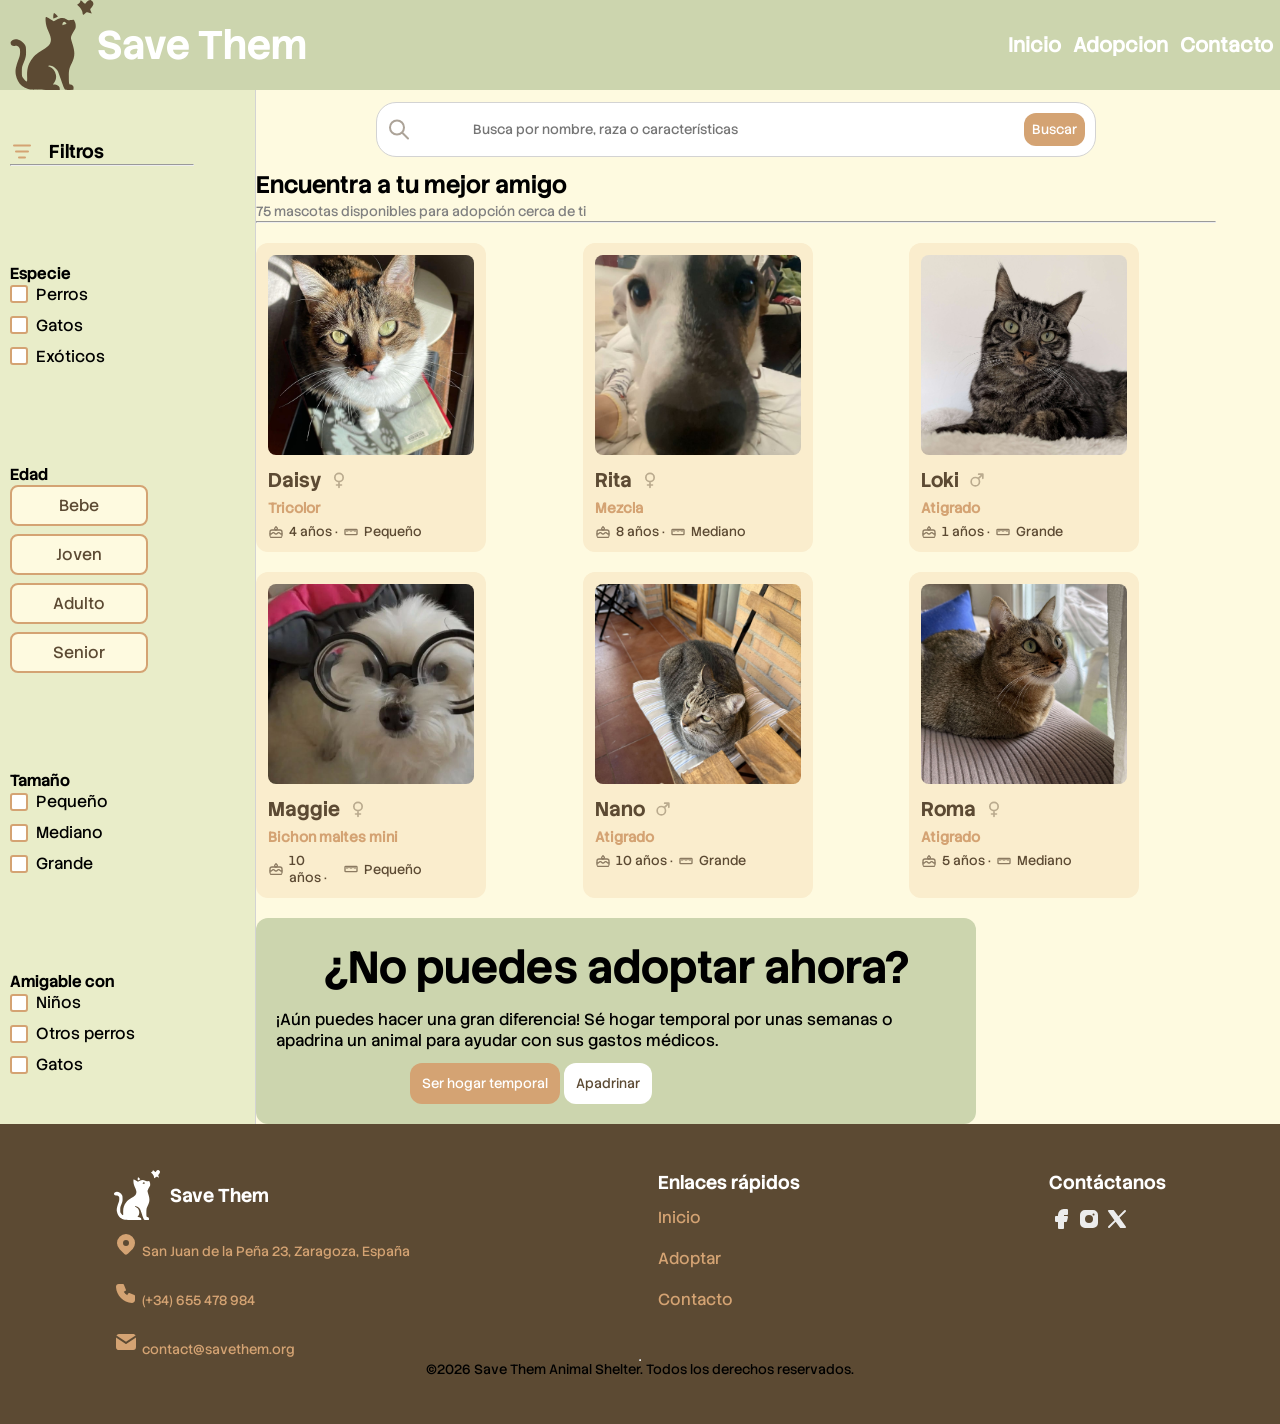
==== commit 15d804fe: "estilos de la pagina de adocion" ====
--- a/pages/adopcion.html
+++ b/pages/adopcion.html
@@ -42,10 +42,22 @@
       <div class="filtros-types" id="edad">
         <h4 class="filtros-type-title">Edad</h4>
         <div id="edades">
-          <button class="edades-buttons">Bebe</button>
-          <button class="edades-buttons">Joven</button>
-          <button class="edades-buttons">Adulto</button>
-          <button class="edades-buttons">Senior</button>
+          <label class="edad-checkbox">
+            <input type="checkbox" name="edad" value="bebe">
+            <span class="edad-text">Bebe</span>
+          </label>
+          <label class="edad-checkbox">
+            <input type="checkbox" name="edad" value="joven">
+            <span class="edad-text">Joven</span>
+          </label>
+          <label class="edad-checkbox">
+            <input type="checkbox" name="edad" value="adulto">
+            <span class="edad-text">Adulto</span>
+          </label>
+          <label class="edad-checkbox">
+            <input type="checkbox" name="edad" value="senior">
+            <span class="edad-text">Senior</span>
+          </label>
         </div>
       </div>
       <div class="filtros-types" id="size">
@@ -67,7 +79,7 @@
       </div>
     </aside>
 
-    <div>
+    <div id="search-container">
       <div id="search-bar">
         <img src="../assets/iconos/adopcion/search.svg" alt="Icono de Lupa para buscar">
         <input type="text" placeholder="Busca por nombre, raza o características">
@@ -81,85 +93,85 @@
         <hr>
         <article id="animals-container">
           <div class="animal-card">
-            <img src="" alt="">
-            <div class="animal-info">
-              <div class="animal-name-gender">
-                <h4 class="animal-name">Baxter</h4>
-                <img src="../assets/iconos/adopcion/gender-female.svg" alt="Icono de género hembra">
-              </div>
-              <small class="especie">Mezcla de Beagle</small>
-              <small class="animal-details"><img src="../assets/iconos/adopcion/cake.svg"
-                  alt="Icono de una tarta de cumpleaños">2
+            <img src="../assets/imagenes/daisy.jpg" alt="Imagen de Daisy, gata tricolor">
+            <div class="animal-info">
+              <div class="animal-name-gender">
+                <h4 class="animal-name">Daisy</h4>
+                <img src="../assets/iconos/adopcion/gender-female.svg" alt="Icono de género hembra">
+              </div>
+              <small class="especie">Tricolor</small>
+              <small class="animal-details"><img src="../assets/iconos/adopcion/cake.svg"
+                  alt="Icono de una tarta de cumpleaños">4
+                años · <img src="../assets/iconos/adopcion/ruler-3.svg"
+                  alt="Icono de una regla para medir">Pequeño</small>
+            </div>
+          </div>
+          <div class="animal-card">
+            <img src="../assets/imagenes/rita.jpg" alt="Imagen de Rita, perro">
+            <div class="animal-info">
+              <div class="animal-name-gender">
+                <h4 class="animal-name">Rita</h4>
+                <img src="../assets/iconos/adopcion/gender-female.svg" alt="Icono de género hembra">
+              </div>
+              <small class="especie">Mezcla</small>
+              <small class="animal-details"><img src="../assets/iconos/adopcion/cake.svg"
+                  alt="Icono de una tarta de cumpleaños">8
                 años · <img src="../assets/iconos/adopcion/ruler-3.svg"
                   alt="Icono de una regla para medir">Mediano</small>
             </div>
           </div>
           <div class="animal-card">
-            <img src="" alt="">
-            <div class="animal-info">
-              <div class="animal-name-gender">
-                <h4 class="animal-name">Baxter</h4>
-                <img src="../assets/iconos/adopcion/gender-female.svg" alt="Icono de género hembra">
-              </div>
-              <small class="especie">Mezcla de Beagle</small>
-              <small class="animal-details"><img src="../assets/iconos/adopcion/cake.svg"
-                  alt="Icono de una tarta de cumpleaños">2
-                años · <img src="../assets/iconos/adopcion/ruler-3.svg"
-                  alt="Icono de una regla para medir">Mediano</small>
-            </div>
-          </div>
-          <div class="animal-card">
-            <img src="" alt="">
-            <div class="animal-info">
-              <div class="animal-name-gender">
-                <h4 class="animal-name">Baxter</h4>
-                <img src="../assets/iconos/adopcion/gender-female.svg" alt="Icono de género hembra">
-              </div>
-              <small class="especie">Mezcla de Beagle</small>
-              <small class="animal-details"><img src="../assets/iconos/adopcion/cake.svg"
-                  alt="Icono de una tarta de cumpleaños">2
-                años · <img src="../assets/iconos/adopcion/ruler-3.svg"
-                  alt="Icono de una regla para medir">Mediano</small>
-            </div>
-          </div>
-          <div class="animal-card">
-            <img src="" alt="">
-            <div class="animal-info">
-              <div class="animal-name-gender">
-                <h4 class="animal-name">Baxter</h4>
-                <img src="../assets/iconos/adopcion/gender-female.svg" alt="Icono de género hembra">
-              </div>
-              <small class="especie">Mezcla de Beagle</small>
-              <small class="animal-details"><img src="../assets/iconos/adopcion/cake.svg"
-                  alt="Icono de una tarta de cumpleaños">2
-                años · <img src="../assets/iconos/adopcion/ruler-3.svg"
-                  alt="Icono de una regla para medir">Mediano</small>
-            </div>
-          </div>
-          <div class="animal-card">
-            <img src="" alt="">
-            <div class="animal-info">
-              <div class="animal-name-gender">
-                <h4 class="animal-name">Baxter</h4>
-                <img src="../assets/iconos/adopcion/gender-female.svg" alt="Icono de género hembra">
-              </div>
-              <small class="especie">Mezcla de Beagle</small>
-              <small class="animal-details"><img src="../assets/iconos/adopcion/cake.svg"
-                  alt="Icono de una tarta de cumpleaños">2
-                años · <img src="../assets/iconos/adopcion/ruler-3.svg"
-                  alt="Icono de una regla para medir">Mediano</small>
-            </div>
-          </div>
-          <div class="animal-card">
-            <img src="" alt="">
-            <div class="animal-info">
-              <div class="animal-name-gender">
-                <h4 class="animal-name">Baxter</h4>
-                <img src="../assets/iconos/adopcion/gender-female.svg" alt="Icono de género hembra">
-              </div>
-              <small class="especie">Mezcla de Beagle</small>
-              <small class="animal-details"><img src="../assets/iconos/adopcion/cake.svg"
-                  alt="Icono de una tarta de cumpleaños">2
+            <img src="../assets/imagenes/loki.jpg" alt="Imagen de Loki, gato atigrado">
+            <div class="animal-info">
+              <div class="animal-name-gender">
+                <h4 class="animal-name">Loki</h4>
+                <img src="../assets/iconos/adopcion/gender-male.svg" alt="Icono de género macho">
+              </div>
+              <small class="especie">Atigrado</small>
+              <small class="animal-details"><img src="../assets/iconos/adopcion/cake.svg"
+                  alt="Icono de una tarta de cumpleaños">1
+                años · <img src="../assets/iconos/adopcion/ruler-3.svg"
+                  alt="Icono de una regla para medir">Grande</small>
+            </div>
+          </div>
+          <div class="animal-card">
+            <img src="../assets/imagenes/maggie.jpg" alt="Imagen de Maggie, bichon maltes mini">
+            <div class="animal-info">
+              <div class="animal-name-gender">
+                <h4 class="animal-name">Maggie</h4>
+                <img src="../assets/iconos/adopcion/gender-female.svg" alt="Icono de género hembra">
+              </div>
+              <small class="especie">Bichon maltes mini</small>
+              <small class="animal-details"><img src="../assets/iconos/adopcion/cake.svg"
+                  alt="Icono de una tarta de cumpleaños">10
+                años · <img src="../assets/iconos/adopcion/ruler-3.svg"
+                  alt="Icono de una regla para medir">Pequeño</small>
+            </div>
+          </div>
+          <div class="animal-card">
+            <img src="../assets/imagenes/nano.jpg" alt="Imagen de Nano, gato atigrado">
+            <div class="animal-info">
+              <div class="animal-name-gender">
+                <h4 class="animal-name">Nano</h4>
+                <img src="../assets/iconos/adopcion/gender-male.svg" alt="Icono de género macho">
+              </div>
+              <small class="especie">Atigrado</small>
+              <small class="animal-details"><img src="../assets/iconos/adopcion/cake.svg"
+                  alt="Icono de una tarta de cumpleaños">10
+                años · <img src="../assets/iconos/adopcion/ruler-3.svg"
+                  alt="Icono de una regla para medir">Grande</small>
+            </div>
+          </div>
+          <div class="animal-card">
+            <img src="../assets/imagenes/roma.jpg" alt="Imagen de Roma, gato atigrado">
+            <div class="animal-info">
+              <div class="animal-name-gender">
+                <h4 class="animal-name">Roma</h4>
+                <img src="../assets/iconos/adopcion/gender-female.svg" alt="Icono de género hembra">
+              </div>
+              <small class="especie">Atigrado</small>
+              <small class="animal-details"><img src="../assets/iconos/adopcion/cake.svg"
+                  alt="Icono de una tarta de cumpleaños">5
                 años · <img src="../assets/iconos/adopcion/ruler-3.svg"
                   alt="Icono de una regla para medir">Mediano</small>
             </div>
@@ -170,9 +182,9 @@
           <h4>¿No puedes adoptar ahora?</h4>
           <p>¡Aún puedes hacer una gran diferencia! Sé hogar temporal por unas semanas o <br>
             apadrina un animal para ayudar con sus gastos médicos.</p>
-          <div id="buttons-zone">
-            <button>Ser hogar temporal</button>
-            <button id="apadrinar">Apadrinar</button>
+          <div>
+            <button class="button-adopt">Ser hogar temporal</button>
+            <button class="button-adopt" id="apadrinar">Apadrinar</button>
           </div>
         </div>
       </section>
--- a/css/styles.css
+++ b/css/styles.css
@@ -53,6 +53,35 @@
 button,
 a {
   font-family: var(--font-body);
+}
+
+input[type="checkbox"] {
+  appearance: none;
+  -webkit-appearance: none;
+  width: 18px;
+  height: 18px;
+  border: 2px solid var(--accent);
+  border-radius: 3px;
+  cursor: pointer;
+  position: relative;
+  background-color: white;
+  transition: all 0.3s ease;
+}
+
+input[type="checkbox"]:checked {
+  background-color: var(--accent);
+  border-color: var(--accent);
+}
+
+input[type="checkbox"]:checked::after {
+  content: "✓";
+  position: absolute;
+  color: white;
+  font-size: 14px;
+  font-weight: bold;
+  top: 50%;
+  left: 50%;
+  transform: translate(-50%, -50%);
 }
 
 header {
@@ -353,7 +382,6 @@
 
 #adopcion-container {
   display: flex;
-  justify-content: space-around;
   background-color: var(--background-color);
 
   div {
@@ -362,10 +390,13 @@
 }
 
 #filtros {
-  width: 25%;
+  width: 20%;
   display: flex;
   flex-direction: column;
   justify-content: space-around;
+  border-right: 1px solid lightgray;
+  background-color: var(--color-secondary);
+  padding-left: 10px;
 }
 
 #filtros-title {
@@ -384,3 +415,199 @@
   flex-direction: column;
   gap: 10px;
 }
+
+.checkboxes label {
+  display: flex;
+  align-items: center;
+  gap: 8px;
+  cursor: pointer;
+}
+
+#edades {
+  display: flex;
+  justify-content: start;
+  flex-direction: column;
+  gap: 8px;
+}
+
+.edad-checkbox {
+  display: flex;
+  align-items: center;
+  cursor: pointer;
+  position: relative;
+}
+
+.edad-checkbox input[type="checkbox"] {
+  position: absolute;
+  opacity: 0;
+  cursor: pointer;
+}
+
+.edad-checkbox .edad-text {
+  padding: 8px 16px;
+  border: 2px solid var(--accent);
+  border-radius: 8px;
+  background-color: var(--background-color);
+  color: var(--text-color);
+  font-weight: 500;
+  transition: all 0.3s ease;
+  width: 100%;
+  text-align: center;
+}
+
+.edad-checkbox:hover .edad-text {
+  background-color: var(--card-background);
+}
+
+.edad-checkbox input[type="checkbox"]:checked + .edad-text {
+  background-color: var(--accent);
+  color: white;
+  font-weight: 600;
+}
+
+#search-container {
+  display: flex;
+  flex-direction: column;
+  align-items: center;
+}
+
+#search-bar {
+  background-color: white;
+  border: 1px solid lightgray;
+  border-radius: 20px;
+  display: flex;
+  justify-content: space-between;
+  padding: 10px;
+  margin-bottom: 12px;
+  margin-top: 12px;
+
+  input {
+    border: none;
+    width: 70%;
+  }
+
+  button {
+    border: none;
+    border-radius: 12px;
+    padding: 8px;
+    color: white;
+    background-color: var(--accent);
+  }
+}
+
+#title {
+  small {
+    font-weight: 100;
+    color: gray;
+  }
+}
+
+#animals-container {
+  display: grid;
+  grid-template-columns: repeat(3, 1fr);
+  gap: 20px;
+  padding: 20px 0;
+}
+
+.animal-card {
+  display: flex;
+  flex-direction: column;
+  background-color: var(--card-background);
+  border-radius: 12px;
+  padding: 12px;
+  transition:
+    transform 0.3s ease,
+    box-shadow 0.3s ease;
+  cursor: pointer;
+}
+
+.animal-card:hover {
+  transform: translateY(-5px);
+  box-shadow: 0 4px 12px rgba(0, 0, 0, 0.1);
+}
+
+.animal-card img {
+  width: 100%;
+  height: 200px;
+  object-fit: cover;
+  border-radius: 8px;
+  margin-bottom: 12px;
+}
+
+.animal-info {
+  display: flex;
+  flex-direction: column;
+  gap: 6px;
+  align-items: flex-start;
+}
+
+.animal-name-gender {
+  display: flex;
+  align-items: center;
+  gap: 8px;
+  justify-content: flex-start;
+  width: 100%;
+}
+
+.animal-name-gender img {
+  width: 20px;
+  height: 20px;
+  margin: 0;
+}
+
+.animal-name {
+  font-size: 20px;
+  font-weight: 600;
+  color: var(--text-color);
+}
+
+.especie {
+  color: var(--accent);
+  font-weight: 600;
+  font-size: 14px;
+}
+
+.animal-details {
+  display: flex;
+  align-items: center;
+  gap: 5px;
+  color: var(--text-color);
+  font-size: 13px;
+}
+
+.animal-details img {
+  width: 16px;
+  height: 16px;
+  margin: 0;
+}
+
+#cant-adopt {
+  background-color: var(--color-primary);
+  border-radius: 12px;
+  padding: 20px;
+  text-align: center;
+
+  h4 {
+    font-size: 45px;
+  }
+
+  p {
+    text-align: left;
+    margin-top: 12px;
+    margin-bottom: 12px;
+  }
+}
+
+.button-adopt {
+  background-color: var(--accent);
+  color: white;
+  padding: 12px;
+  border: none;
+  border-radius: 12px;
+}
+
+#apadrinar {
+  background-color: white;
+  color: var(--text-color);
+  align-self: center;
+}
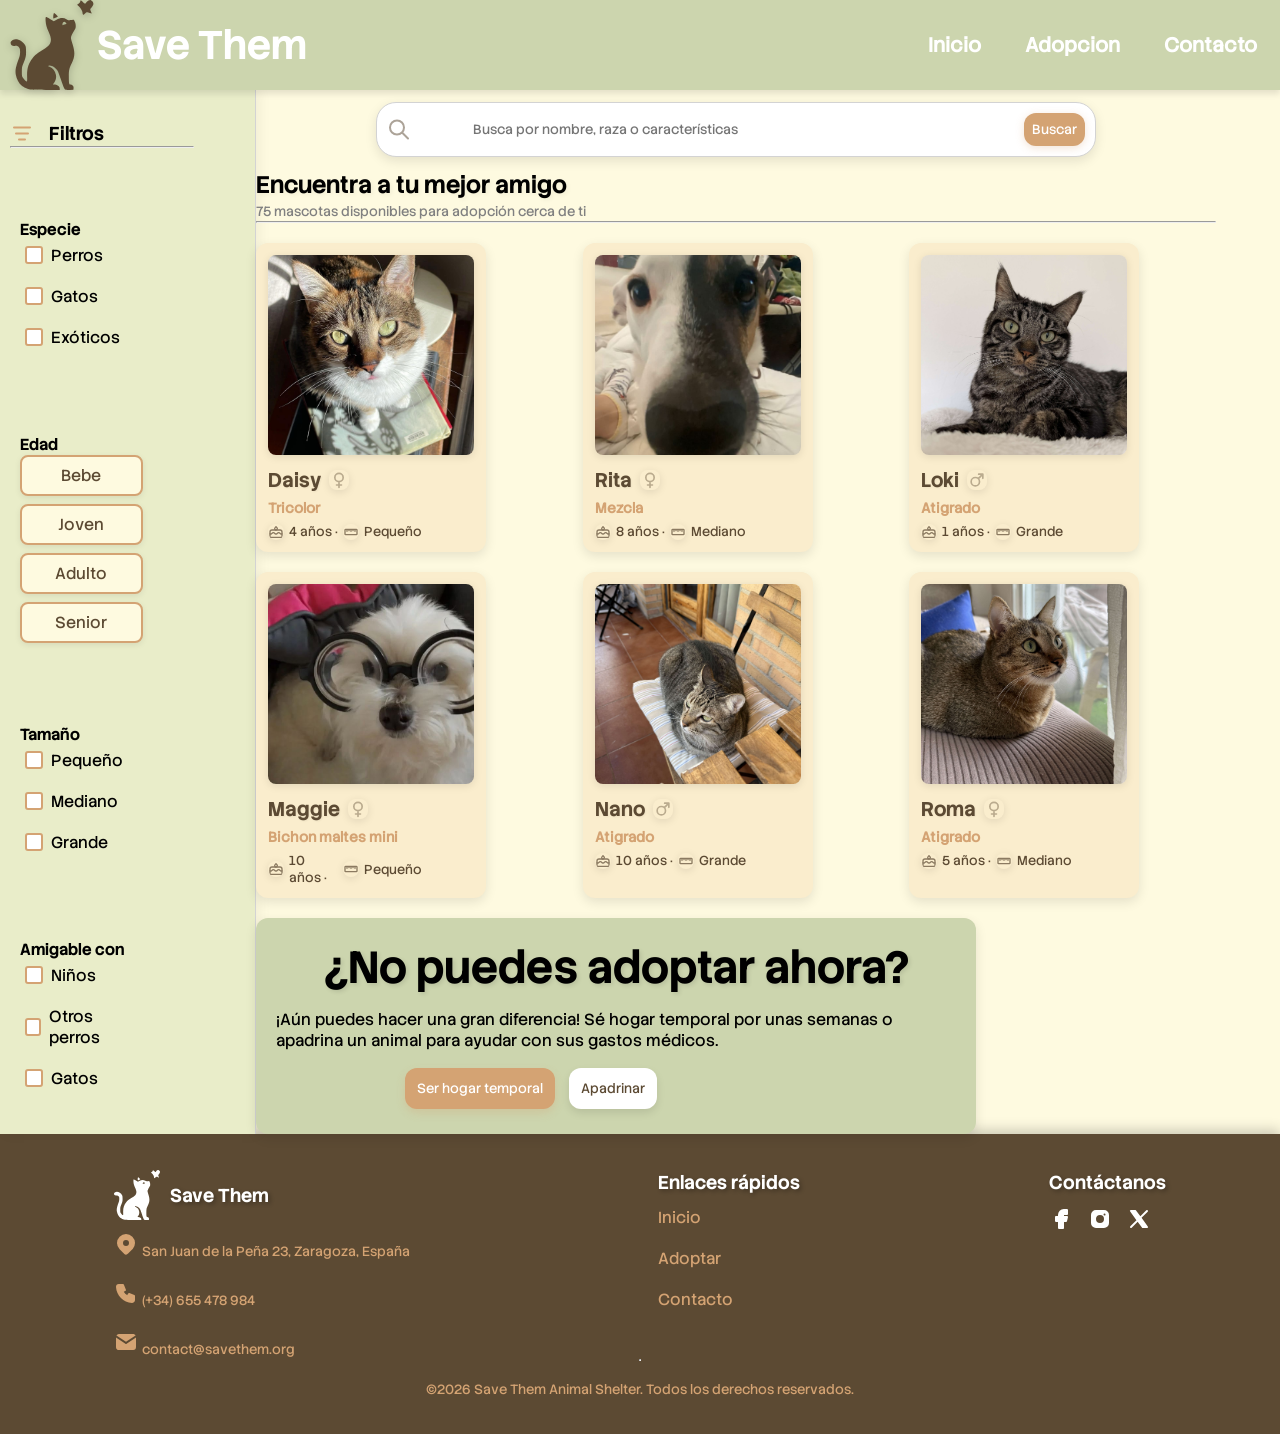
==== commit d84fe706: "add media querys" ====
--- a/pages/adopcion.html
+++ b/pages/adopcion.html
@@ -6,6 +6,7 @@
   <meta name="viewport" content="width=device-width, initial-scale=1.0">
   <link rel="stylesheet" href="../css/styles.css">
   <title>Save Them | Adopción</title>
+  <script src="../js/menu.js" defer></script>
 </head>
 
 <body>
@@ -14,11 +15,16 @@
       <img src="../assets/iconos/logo.svg" alt="Logo de la marca" id="logo">
       <p>Save Them</p>
     </div>
-    <div class="nav">
+    <button class="hamburger" id="hamburger" aria-label="Menú">
+      <span></span>
+      <span></span>
+      <span></span>
+    </button>
+    <nav class="nav" id="nav">
       <a href="../index.html">Inicio</a>
       <a href="adopcion.html">Adopcion</a>
       <a href="contacto.html">Contacto</a>
-    </div>
+    </nav>
   </header>
 
   <main id="adopcion-container">
--- a/css/styles.css
+++ b/css/styles.css
@@ -53,6 +53,60 @@
 button,
 a {
   font-family: var(--font-body);
+}
+
+/* Animaciones keyframes */
+@keyframes fadeIn {
+  from {
+    opacity: 0;
+    transform: translateY(20px);
+  }
+  to {
+    opacity: 1;
+    transform: translateY(0);
+  }
+}
+
+@keyframes slideInLeft {
+  from {
+    opacity: 0;
+    transform: translateX(-50px);
+  }
+  to {
+    opacity: 1;
+    transform: translateX(0);
+  }
+}
+
+@keyframes slideInRight {
+  from {
+    opacity: 0;
+    transform: translateX(50px);
+  }
+  to {
+    opacity: 1;
+    transform: translateX(0);
+  }
+}
+
+@keyframes pulse {
+  0%,
+  100% {
+    transform: scale(1);
+  }
+  50% {
+    transform: scale(1.05);
+  }
+}
+
+@keyframes float {
+  0%,
+  100% {
+    transform: translateY(0);
+  }
+  50% {
+    transform: translateY(-10px);
+  }
 }
 
 input[type="checkbox"] {
@@ -68,9 +122,15 @@
   transition: all 0.3s ease;
 }
 
+input[type="checkbox"]:hover {
+  transform: scale(1.1);
+  box-shadow: 0 2px 8px rgba(212, 163, 115, 0.3);
+}
+
 input[type="checkbox"]:checked {
   background-color: var(--accent);
   border-color: var(--accent);
+  animation: pulse 0.3s ease;
 }
 
 input[type="checkbox"]:checked::after {
@@ -90,6 +150,11 @@
   align-items: center;
   background-color: var(--color-primary);
   width: 100%;
+  box-shadow: 0 4px 6px rgba(0, 0, 0, 0.1);
+  position: sticky;
+  top: 0;
+  z-index: 1000;
+  animation: slideInLeft 0.6s ease;
 }
 
 .brand {
@@ -97,18 +162,30 @@
   justify-content: start;
   align-items: center;
   margin-left: 7px;
+  animation: slideInLeft 0.8s ease;
 
   p {
     font-weight: 700;
     color: white;
     font-family: var(--font-title);
     font-size: 40px;
-  }
+    transition: transform 0.3s ease;
+  }
+}
+
+.brand:hover p {
+  transform: scale(1.05);
 }
 
 #logo {
   width: 90px;
   height: 90px;
+  transition: transform 0.3s ease;
+  filter: drop-shadow(0 2px 4px rgba(0, 0, 0, 0.2));
+}
+
+#logo:hover {
+  transform: rotate(360deg) scale(1.1);
 }
 
 .nav {
@@ -116,12 +193,38 @@
   justify-content: start;
   gap: 12px;
   margin-right: 7px;
+  animation: slideInRight 0.8s ease;
 
   a {
     color: white;
     text-decoration: none;
     font-weight: 650;
     font-size: 20px;
+    transition: all 0.3s ease;
+    padding: 8px 16px;
+    border-radius: 8px;
+    position: relative;
+  }
+
+  a::after {
+    content: "";
+    position: absolute;
+    bottom: 0;
+    left: 50%;
+    width: 0;
+    height: 2px;
+    background-color: white;
+    transition: all 0.3s ease;
+    transform: translateX(-50%);
+  }
+
+  a:hover {
+    background-color: rgba(255, 255, 255, 0.1);
+    transform: translateY(-2px);
+  }
+
+  a:hover::after {
+    width: 80%;
   }
 }
 
@@ -134,12 +237,15 @@
   background-repeat: no-repeat;
   min-height: 500px;
   padding-left: 10px;
+  animation: fadeIn 1s ease;
 
   p {
     color: white;
     font-size: 20px;
     font-weight: 500;
     font-family: var(--font-body);
+    animation: fadeIn 1.2s ease;
+    text-shadow: 2px 2px 4px rgba(0, 0, 0, 0.5);
   }
 
   button {
@@ -151,6 +257,20 @@
     border-radius: 12px;
     font-size: 25px;
     font-weight: 800;
+    cursor: pointer;
+    transition: all 0.3s ease;
+    box-shadow: 0 4px 12px rgba(212, 163, 115, 0.4);
+    animation: fadeIn 1.4s ease;
+  }
+
+  button:hover {
+    transform: translateY(-3px);
+    box-shadow: 0 8px 20px rgba(212, 163, 115, 0.6);
+    background-color: #c89563;
+  }
+
+  button:active {
+    transform: translateY(-1px);
   }
 }
 
@@ -161,13 +281,17 @@
   font-size: 40px;
   font-weight: 800px;
   padding-top: 30px;
+  animation: slideInLeft 0.8s ease;
 }
 
 .title h1:first-of-type {
   text-wrap: wrap;
+  text-shadow: 2px 2px 8px rgba(0, 0, 0, 0.7);
 }
 #hero-title-yellow {
   color: var(--card-background);
+  animation: slideInLeft 1s ease;
+  text-shadow: 2px 2px 8px rgba(0, 0, 0, 0.7);
 }
 
 #rates {
@@ -177,22 +301,33 @@
   background-color: var(--color-secondary);
   min-height: 150px;
   border-bottom: 1px solid lightgray;
+  box-shadow: 0 4px 6px rgba(0, 0, 0, 0.05);
 }
 
 .rate {
   display: flex;
   flex-direction: column;
   align-items: center;
+  animation: fadeIn 1s ease;
+  transition: transform 0.3s ease;
+  padding: 20px;
+  border-radius: 12px;
 
   p {
     font-size: 40px;
     color: var(--accent);
     font-weight: 600;
+    text-shadow: 2px 2px 4px rgba(0, 0, 0, 0.1);
   }
 
   small {
     font-size: 20px;
   }
+}
+
+.rate:hover {
+  transform: translateY(-5px);
+  background-color: rgba(204, 213, 174, 0.3);
 }
 
 #info {
@@ -209,6 +344,9 @@
     display: flex;
     flex-direction: column;
     gap: 12px;
+    animation: slideInLeft 0.8s ease;
+    box-shadow: 0 4px 12px rgba(0, 0, 0, 0.1);
+    transition: box-shadow 0.3s ease;
 
     button {
       width: 20%;
@@ -218,7 +356,20 @@
       color: white;
       font-size: 20px;
       border-radius: 12px;
+      cursor: pointer;
+      transition: all 0.3s ease;
+      box-shadow: 0 4px 8px rgba(212, 163, 115, 0.3);
     }
+
+    button:hover {
+      transform: translateY(-3px);
+      box-shadow: 0 6px 16px rgba(212, 163, 115, 0.5);
+      background-color: #c89563;
+    }
+  }
+
+  article:hover {
+    box-shadow: 0 8px 24px rgba(0, 0, 0, 0.15);
   }
 
   aside {
@@ -227,11 +378,18 @@
     background-color: var(--color-secondary);
     border-radius: 12px;
     width: 25%;
+    animation: slideInRight 0.8s ease;
+    box-shadow: 0 4px 12px rgba(0, 0, 0, 0.1);
+    transition: box-shadow 0.3s ease;
 
     hr {
       color: lightgray;
     }
   }
+
+  aside:hover {
+    box-shadow: 0 8px 24px rgba(0, 0, 0, 0.15);
+  }
 }
 
 #article-head {
@@ -239,14 +397,26 @@
   align-items: center;
   gap: 7px;
   margin-bottom: 8px;
+  animation: fadeIn 1s ease;
+
+  img {
+    transition: transform 0.3s ease;
+  }
+
+  img:hover {
+    transform: rotate(360deg);
+  }
 
   p {
     color: var(--accent);
+    font-weight: 600;
   }
 }
 
 #article-title {
   font-size: 45px;
+  animation: fadeIn 1.2s ease;
+  text-shadow: 2px 2px 4px rgba(0, 0, 0, 0.05);
 }
 
 #article-text {
@@ -254,11 +424,19 @@
   display: flex;
   flex-direction: column;
   gap: 10px;
+  animation: fadeIn 1.4s ease;
 }
 
 #img-perros-paseando {
   max-height: 300px;
   border-radius: 12px;
+  transition: transform 0.3s ease;
+  box-shadow: 0 4px 12px rgba(0, 0, 0, 0.15);
+}
+
+#img-perros-paseando:hover {
+  transform: scale(1.05);
+  box-shadow: 0 8px 24px rgba(0, 0, 0, 0.25);
 }
 
 #aside-header {
@@ -267,6 +445,7 @@
   justify-content: space-between;
   gap: 12px;
   margin-bottom: 12px;
+  animation: fadeIn 0.8s ease;
 
   div {
     display: flex;
@@ -278,6 +457,25 @@
     text-decoration: none;
     color: var(--accent);
     font-weight: 600;
+    transition: all 0.3s ease;
+    position: relative;
+  }
+
+  a::after {
+    content: "→";
+    position: absolute;
+    right: -20px;
+    opacity: 0;
+    transition: all 0.3s ease;
+  }
+
+  a:hover {
+    transform: translateX(-5px);
+  }
+
+  a:hover::after {
+    opacity: 1;
+    right: -25px;
   }
 }
 
@@ -290,28 +488,51 @@
 .animales-aside-card {
   display: flex;
   gap: 20px;
+  background-color: var(--background-color);
+  padding: 10px;
+  border-radius: 12px;
+  transition: all 0.3s ease;
+  box-shadow: 0 2px 8px rgba(0, 0, 0, 0.08);
+  animation: fadeIn 1s ease;
 
   img {
     width: 80px;
     border-radius: 12px;
-  }
-
-  background-color: var(--background-color);
-  padding: 10px;
-  border-radius: 12px;
+    transition: transform 0.3s ease;
+    box-shadow: 0 2px 6px rgba(0, 0, 0, 0.1);
+  }
+}
+
+.animales-aside-card:hover {
+  transform: translateX(5px);
+  box-shadow: 0 4px 16px rgba(0, 0, 0, 0.15);
+}
+
+.animales-aside-card:hover img {
+  transform: scale(1.1);
 }
 
 .status {
   border-radius: 12px;
   text-align: center;
+  padding: 4px 8px;
+  font-weight: 600;
+  transition: all 0.3s ease;
+  box-shadow: 0 2px 4px rgba(0, 0, 0, 0.1);
+}
+
+.status:hover {
+  transform: scale(1.05);
 }
 
 #disponible {
   background-color: var(--accent);
+  color: white;
 }
 
 #pendiente {
   background-color: var(--color-primary);
+  color: white;
 }
 
 #donate {
@@ -320,10 +541,12 @@
   background-color: rgba(212, 163, 115, 0.6);
   border: 1px solid var(--accent);
   border-radius: 12px;
-
   padding: 20px;
   display: flex;
   flex-direction: column;
+  box-shadow: 0 4px 12px rgba(212, 163, 115, 0.3);
+  animation: fadeIn 1.2s ease;
+  transition: all 0.3s ease;
 
   button {
     background-color: var(--accent);
@@ -334,7 +557,21 @@
     color: white;
     font-size: 20px;
     font-weight: 500;
-  }
+    cursor: pointer;
+    transition: all 0.3s ease;
+    box-shadow: 0 4px 8px rgba(212, 163, 115, 0.4);
+  }
+
+  button:hover {
+    transform: translateY(-3px);
+    box-shadow: 0 6px 16px rgba(212, 163, 115, 0.6);
+    background-color: #c89563;
+  }
+}
+
+#donate:hover {
+  box-shadow: 0 6px 20px rgba(212, 163, 115, 0.5);
+  transform: translateY(-2px);
 }
 
 footer {
@@ -345,6 +582,8 @@
   width: 100%;
   background-color: var(--text-color);
   min-height: 300px;
+  box-shadow: 0 -4px 12px rgba(0, 0, 0, 0.2);
+  animation: fadeIn 1s ease;
 }
 
 .footer-sections {
@@ -352,11 +591,17 @@
   justify-content: space-around;
   width: 100%;
   gap: 20px;
+  animation: fadeIn 1.2s ease;
 }
 
 #logo-footer {
   filter: brightness(0) invert(1);
   height: 50px;
+  transition: transform 0.3s ease;
+}
+
+#logo-footer:hover {
+  transform: rotate(360deg) scale(1.1);
 }
 
 .footer-section-title {
@@ -365,6 +610,7 @@
   gap: 10px;
   align-items: center;
   margin-bottom: 12px;
+  text-shadow: 2px 2px 4px rgba(0, 0, 0, 0.3);
 }
 
 .footer-section-details {
@@ -377,6 +623,28 @@
   a {
     text-decoration: none;
     color: var(--accent);
+    transition: all 0.3s ease;
+    position: relative;
+  }
+
+  a::before {
+    content: "";
+    position: absolute;
+    bottom: -2px;
+    left: 0;
+    width: 0;
+    height: 2px;
+    background-color: var(--accent);
+    transition: width 0.3s ease;
+  }
+
+  a:hover {
+    transform: translateX(5px);
+    color: #e5b484;
+  }
+
+  a:hover::before {
+    width: 100%;
   }
 }
 
@@ -397,18 +665,29 @@
   border-right: 1px solid lightgray;
   background-color: var(--color-secondary);
   padding-left: 10px;
+  box-shadow: 4px 0 12px rgba(0, 0, 0, 0.05);
+  animation: slideInLeft 0.6s ease;
 }
 
 #filtros-title {
   display: flex;
   justify-content: start;
   gap: 15px;
+  animation: fadeIn 0.8s ease;
 }
 
 .filtros-types {
   display: flex;
   flex-direction: column;
   justify-content: center;
+  animation: fadeIn 1s ease;
+  padding: 10px;
+  transition: background-color 0.3s ease;
+  border-radius: 8px;
+}
+
+.filtros-types:hover {
+  background-color: rgba(204, 213, 174, 0.3);
 }
 .checkboxes {
   display: flex;
@@ -421,6 +700,14 @@
   align-items: center;
   gap: 8px;
   cursor: pointer;
+  transition: all 0.3s ease;
+  padding: 5px;
+  border-radius: 6px;
+}
+
+.checkboxes label:hover {
+  background-color: rgba(212, 163, 115, 0.1);
+  transform: translateX(5px);
 }
 
 #edades {
@@ -453,22 +740,27 @@
   transition: all 0.3s ease;
   width: 100%;
   text-align: center;
+  box-shadow: 0 2px 6px rgba(0, 0, 0, 0.08);
 }
 
 .edad-checkbox:hover .edad-text {
   background-color: var(--card-background);
+  transform: translateY(-2px);
+  box-shadow: 0 4px 12px rgba(0, 0, 0, 0.12);
 }
 
 .edad-checkbox input[type="checkbox"]:checked + .edad-text {
   background-color: var(--accent);
   color: white;
   font-weight: 600;
+  animation: pulse 0.3s ease;
 }
 
 #search-container {
   display: flex;
   flex-direction: column;
   align-items: center;
+  animation: fadeIn 0.8s ease;
 }
 
 #search-bar {
@@ -480,10 +772,13 @@
   padding: 10px;
   margin-bottom: 12px;
   margin-top: 12px;
+  box-shadow: 0 4px 12px rgba(0, 0, 0, 0.1);
+  transition: all 0.3s ease;
 
   input {
     border: none;
     width: 70%;
+    outline: none;
   }
 
   button {
@@ -492,10 +787,30 @@
     padding: 8px;
     color: white;
     background-color: var(--accent);
-  }
+    cursor: pointer;
+    transition: all 0.3s ease;
+    box-shadow: 0 2px 8px rgba(212, 163, 115, 0.3);
+  }
+
+  button:hover {
+    background-color: #c89563;
+    transform: translateY(-2px);
+    box-shadow: 0 4px 12px rgba(212, 163, 115, 0.5);
+  }
+}
+
+#search-bar:hover {
+  box-shadow: 0 6px 20px rgba(0, 0, 0, 0.15);
+  transform: translateY(-2px);
 }
 
 #title {
+  animation: fadeIn 1s ease;
+
+  h2 {
+    text-shadow: 2px 2px 4px rgba(0, 0, 0, 0.05);
+  }
+
   small {
     font-weight: 100;
     color: gray;
@@ -515,15 +830,15 @@
   background-color: var(--card-background);
   border-radius: 12px;
   padding: 12px;
-  transition:
-    transform 0.3s ease,
-    box-shadow 0.3s ease;
+  transition: all 0.3s ease;
   cursor: pointer;
+  box-shadow: 0 4px 12px rgba(0, 0, 0, 0.1);
+  animation: fadeIn 0.8s ease;
 }
 
 .animal-card:hover {
-  transform: translateY(-5px);
-  box-shadow: 0 4px 12px rgba(0, 0, 0, 0.1);
+  transform: translateY(-8px);
+  box-shadow: 0 12px 28px rgba(0, 0, 0, 0.2);
 }
 
 .animal-card img {
@@ -532,6 +847,12 @@
   object-fit: cover;
   border-radius: 8px;
   margin-bottom: 12px;
+  transition: transform 0.3s ease;
+  box-shadow: 0 2px 8px rgba(0, 0, 0, 0.1);
+}
+
+.animal-card:hover img {
+  transform: scale(1.05);
 }
 
 .animal-info {
@@ -553,12 +874,18 @@
   width: 20px;
   height: 20px;
   margin: 0;
+  transition: transform 0.3s ease;
+}
+
+.animal-card:hover .animal-name-gender img {
+  transform: rotate(360deg);
 }
 
 .animal-name {
   font-size: 20px;
   font-weight: 600;
   color: var(--text-color);
+  text-shadow: 1px 1px 2px rgba(0, 0, 0, 0.05);
 }
 
 .especie {
@@ -586,9 +913,13 @@
   border-radius: 12px;
   padding: 20px;
   text-align: center;
+  box-shadow: 0 4px 12px rgba(0, 0, 0, 0.1);
+  animation: fadeIn 1.2s ease;
+  transition: all 0.3s ease;
 
   h4 {
     font-size: 45px;
+    text-shadow: 2px 2px 4px rgba(0, 0, 0, 0.1);
   }
 
   p {
@@ -596,6 +927,11 @@
     margin-top: 12px;
     margin-bottom: 12px;
   }
+}
+
+#cant-adopt:hover {
+  box-shadow: 0 8px 24px rgba(0, 0, 0, 0.15);
+  transform: translateY(-5px);
 }
 
 .button-adopt {
@@ -604,10 +940,814 @@
   padding: 12px;
   border: none;
   border-radius: 12px;
+  cursor: pointer;
+  transition: all 0.3s ease;
+  box-shadow: 0 4px 8px rgba(212, 163, 115, 0.3);
+  margin: 5px;
+}
+
+.button-adopt:hover {
+  transform: translateY(-3px);
+  box-shadow: 0 6px 16px rgba(212, 163, 115, 0.5);
+  background-color: #c89563;
 }
 
 #apadrinar {
   background-color: white;
   color: var(--text-color);
   align-self: center;
-}
+  box-shadow: 0 4px 8px rgba(0, 0, 0, 0.1);
+}
+
+#apadrinar:hover {
+  background-color: var(--card-background);
+}
+
+#contacto-main {
+  background-color: var(--background-color);
+  display: flex;
+}
+
+#contacto {
+  display: flex;
+  flex-direction: column;
+  gap: 20px;
+  margin-left: 20px;
+  width: 60%;
+  margin-top: 50px;
+  animation: slideInLeft 0.8s ease;
+}
+
+#contacto-header {
+  animation: fadeIn 1s ease;
+
+  h1 {
+    font-size: 40px;
+    text-shadow: 2px 2px 4px rgba(0, 0, 0, 0.05);
+  }
+
+  p {
+    color: gray;
+  }
+}
+
+#contact-form {
+  background-color: white;
+  padding: 20px;
+  border-radius: 12px;
+  margin-right: 20px;
+  display: flex;
+  flex-direction: column;
+
+  gap: 20px;
+  box-shadow: 0 4px 12px rgba(0, 0, 0, 0.1);
+  animation: fadeIn 1.2s ease;
+  transition: box-shadow 0.3s ease;
+
+  button {
+    background-color: var(--accent);
+    display: flex;
+    justify-content: center;
+    align-items: center;
+    gap: 8px;
+    color: white;
+    border: none;
+    border-radius: 12px;
+    width: 30%;
+    padding: 20px;
+    font-size: 20px;
+    cursor: pointer;
+    transition: all 0.3s ease;
+    box-shadow: 0 4px 8px rgba(212, 163, 115, 0.3);
+  }
+
+  button:hover {
+    transform: translateY(-3px);
+    box-shadow: 0 6px 16px rgba(212, 163, 115, 0.5);
+    background-color: #c89563;
+  }
+}
+
+#contact-form:hover {
+  box-shadow: 0 8px 24px rgba(0, 0, 0, 0.15);
+}
+
+#name-surname {
+  display: flex;
+  gap: 20px;
+}
+
+#name-surname .form-data {
+  flex: 1;
+}
+
+.form-data {
+  display: flex;
+  flex-direction: column;
+  gap: 10px;
+  animation: fadeIn 1s ease;
+
+  label {
+    font-weight: 600;
+  }
+
+  input {
+    width: 100%;
+    border: none;
+    background-color: var(--card-background);
+    padding: 12px;
+    border-radius: 12px;
+    transition: all 0.3s ease;
+    box-shadow: 0 2px 6px rgba(0, 0, 0, 0.05);
+  }
+
+  input:focus {
+    outline: 2px solid var(--accent);
+    transform: translateY(-2px);
+    box-shadow: 0 4px 12px rgba(212, 163, 115, 0.2);
+  }
+}
+
+textarea {
+  width: 100%;
+  min-height: 150px;
+  border: none;
+  background-color: var(--card-background);
+  padding: 12px;
+  border-radius: 12px;
+  font-family: var(--font-body);
+  resize: vertical;
+  transition: all 0.3s ease;
+  box-shadow: 0 2px 6px rgba(0, 0, 0, 0.05);
+}
+
+textarea:focus {
+  outline: 2px solid var(--accent);
+  transform: translateY(-2px);
+  box-shadow: 0 4px 12px rgba(212, 163, 115, 0.2);
+}
+
+#aside-contacto {
+  display: flex;
+  flex-direction: column;
+  gap: 40px;
+  margin-top: 20px;
+  animation: slideInRight 0.8s ease;
+}
+.aside-divs {
+  display: flex;
+  flex-direction: column;
+  background-color: var(--color-secondary);
+  border-radius: 12px;
+  padding: 20px;
+  gap: 20px;
+  box-shadow: 0 4px 12px rgba(0, 0, 0, 0.1);
+  animation: fadeIn 1s ease;
+  transition: all 0.3s ease;
+
+  iframe {
+    border-radius: 12px;
+    box-shadow: 0 4px 12px rgba(0, 0, 0, 0.15);
+  }
+}
+
+.aside-divs:hover {
+  box-shadow: 0 8px 24px rgba(0, 0, 0, 0.15);
+  transform: translateY(-5px);
+}
+
+.aside-div-title {
+  display: flex;
+  justify-content: start;
+  gap: 10px;
+  align-items: center;
+
+  img {
+    transition: transform 0.3s ease;
+  }
+}
+
+.aside-div-title:hover img {
+  transform: rotate(360deg);
+}
+
+#horario {
+  margin-top: 10px;
+  animation: fadeIn 1.2s ease;
+}
+
+.dias-semana {
+  display: flex;
+  justify-content: space-between;
+  padding: 8px 0;
+  transition: all 0.3s ease;
+  border-radius: 6px;
+}
+
+.dias-semana:hover {
+  background-color: rgba(204, 213, 174, 0.3);
+  padding-left: 10px;
+}
+
+#closed {
+  color: gray;
+}
+
+.contact-info-data {
+  margin-top: 10px;
+  display: flex;
+  justify-content: start;
+  align-items: center;
+  gap: 10px;
+  transition: all 0.3s ease;
+  padding: 8px;
+  border-radius: 8px;
+}
+
+.contact-info-data:hover {
+  background-color: rgba(204, 213, 174, 0.3);
+  transform: translateX(5px);
+}
+
+#emergencia {
+  background-color: #faf1d4;
+  border: 1px solid var(--accent);
+  border-radius: 12px;
+  display: flex;
+  flex-direction: row;
+  align-items: center;
+  gap: 20px;
+  margin-bottom: 20px;
+  padding: 20px;
+  box-shadow: 0 4px 12px rgba(212, 163, 115, 0.3);
+  transition: all 0.3s ease;
+  animation: pulse 2s ease infinite;
+
+  img {
+    width: 50px;
+    height: 50px;
+    background-color: white;
+    border-radius: 50%;
+    padding: 15px;
+    flex-shrink: 0;
+    transition: transform 0.3s ease;
+    box-shadow: 0 4px 8px rgba(0, 0, 0, 0.1);
+  }
+
+  a {
+    text-decoration: none;
+    color: var(--accent);
+    font-weight: 600;
+    transition: all 0.3s ease;
+    position: relative;
+  }
+
+  a::after {
+    content: "";
+    position: absolute;
+    bottom: -2px;
+    left: 0;
+    width: 0;
+    height: 2px;
+    background-color: var(--accent);
+    transition: width 0.3s ease;
+  }
+
+  a:hover::after {
+    width: 100%;
+  }
+}
+
+#emergencia:hover {
+  box-shadow: 0 8px 20px rgba(212, 163, 115, 0.5);
+  transform: scale(1.02);
+  animation: none;
+}
+
+#emergencia:hover img {
+  transform: rotate(360deg) scale(1.1);
+}
+
+#emergency-title {
+  font-weight: 600;
+  font-size: 18px;
+  margin-bottom: 8px;
+  text-shadow: 1px 1px 2px rgba(0, 0, 0, 0.05);
+}
+
+#letra-small {
+  display: flex;
+  gap: 8px;
+  align-items: center;
+  animation: fadeIn 1.4s ease;
+}
+
+.footer-section-detail {
+  transition: transform 0.3s ease;
+}
+
+.footer-section-detail:hover {
+  transform: translateX(5px);
+}
+
+#redes {
+  display: flex;
+  gap: 15px;
+
+  a {
+    transition: transform 0.3s ease;
+  }
+
+  a:hover {
+    transform: translateY(-5px) scale(1.2);
+  }
+
+  img {
+    filter: brightness(0) invert(1);
+    transition: filter 0.3s ease;
+  }
+
+  a:hover img {
+    filter: brightness(0) invert(1)
+      drop-shadow(0 0 8px rgba(255, 255, 255, 0.8));
+  }
+}
+
+.div-title {
+  font-weight: 700;
+  color: var(--text-color);
+  margin-bottom: 10px;
+}
+
+#closed {
+  color: gray;
+}
+
+#copy {
+  margin-top: 20px;
+  color: var(--accent);
+  animation: fadeIn 1.6s ease;
+}
+
+#btn-enviar {
+  width: 20px;
+  height: 20px;
+  transition: transform 0.3s ease;
+}
+
+#contact-form button:hover img {
+  transform: translateX(5px);
+}
+
+/* Estilos para menú hamburguesa */
+.hamburger {
+  display: none;
+  flex-direction: column;
+  background: none;
+  border: none;
+  cursor: pointer;
+  padding: 10px;
+  z-index: 1001;
+  margin-right: 7px;
+}
+
+.hamburger span {
+  width: 25px;
+  height: 3px;
+  background-color: white;
+  margin: 3px 0;
+  transition: all 0.3s ease;
+  border-radius: 3px;
+}
+
+.hamburger.active span:nth-child(1) {
+  transform: rotate(45deg) translate(8px, 8px);
+}
+
+.hamburger.active span:nth-child(2) {
+  opacity: 0;
+}
+
+.hamburger.active span:nth-child(3) {
+  transform: rotate(-45deg) translate(7px, -7px);
+}
+
+/* MEDIA QUERIES - RESPONSIVE DESIGN */
+
+/* Tablets - Dispositivos medianos (768px - 1024px) */
+@media screen and (max-width: 1024px) {
+  /* Header */
+  .brand p {
+    font-size: 32px;
+  }
+
+  #logo {
+    width: 70px;
+    height: 70px;
+  }
+
+  .nav a {
+    font-size: 18px;
+  }
+
+  /* Hero section */
+  .title {
+    font-size: 32px;
+  }
+
+  #hero p {
+    font-size: 18px;
+  }
+
+  /* Info section */
+  #info {
+    flex-direction: column;
+  }
+
+  #info article {
+    width: 95%;
+  }
+
+  #info aside {
+    width: 95%;
+  }
+
+  #article-title {
+    font-size: 36px;
+  }
+
+  /* Animals grid */
+  #animals-container {
+    grid-template-columns: repeat(2, 1fr);
+  }
+
+  /* Contacto */
+  #contacto-main {
+    flex-direction: column;
+  }
+
+  #contacto {
+    width: 95%;
+    margin-left: 2.5%;
+  }
+
+  #aside-contacto {
+    width: 95%;
+    margin-left: 2.5%;
+    margin-bottom: 20px;
+  }
+
+  #contact-form button {
+    width: 40%;
+  }
+
+  /* Footer */
+  .footer-sections {
+    flex-wrap: wrap;
+    padding: 20px;
+  }
+
+  .footer-section {
+    min-width: 250px;
+  }
+}
+
+/* Móviles - Dispositivos pequeños (menos de 768px) */
+@media screen and (max-width: 768px) {
+  /* Header responsive */
+  header {
+    padding: 10px 0;
+  }
+
+  .hamburger {
+    display: flex;
+  }
+
+  .nav {
+    position: fixed;
+    top: 70px;
+    right: -100%;
+    width: 70%;
+    height: calc(100vh - 70px);
+    background-color: var(--color-primary);
+    flex-direction: column;
+    padding: 20px;
+    gap: 20px;
+    transition: right 0.3s ease;
+    box-shadow: -4px 0 12px rgba(0, 0, 0, 0.2);
+    z-index: 999;
+  }
+
+  .nav.active {
+    right: 0;
+  }
+
+  .nav a {
+    font-size: 20px;
+    padding: 15px;
+    width: 100%;
+    text-align: center;
+    border-radius: 8px;
+  }
+
+  .brand p {
+    font-size: 24px;
+  }
+
+  #logo {
+    width: 50px;
+    height: 50px;
+  }
+
+  /* Hero section */
+  #hero {
+    min-height: 400px;
+    padding-left: 15px;
+    padding-right: 15px;
+  }
+
+  .title {
+    font-size: 24px;
+    padding-top: 20px;
+  }
+
+  .title h1 {
+    font-size: 28px;
+  }
+
+  #hero p {
+    font-size: 16px;
+  }
+
+  #hero button {
+    padding: 15px;
+    font-size: 18px;
+  }
+
+  /* Rates section */
+  #rates {
+    flex-wrap: wrap;
+    padding: 20px 10px;
+  }
+
+  .rate {
+    width: 45%;
+  }
+
+  .rate p {
+    font-size: 32px;
+  }
+
+  .rate small {
+    font-size: 16px;
+  }
+
+  /* Info section */
+  #info {
+    flex-direction: column;
+    padding: 10px;
+  }
+
+  #info article {
+    width: 100%;
+    margin: 10px 0;
+  }
+
+  #info article button {
+    width: 100%;
+    font-size: 18px;
+  }
+
+  #info aside {
+    width: 100%;
+    margin: 10px 0;
+  }
+
+  #article-title {
+    font-size: 28px;
+  }
+
+  #article-text {
+    font-size: 14px;
+  }
+
+  #img-perros-paseando {
+    max-height: 200px;
+  }
+
+  /* Adopción - Filtros */
+  #adopcion-container {
+    flex-direction: column;
+  }
+
+  #filtros {
+    width: 100%;
+    border-right: none;
+    border-bottom: 1px solid lightgray;
+    padding: 15px;
+  }
+
+  #filtros-title img {
+    width: 24px;
+    height: 24px;
+  }
+
+  #adopcion-container > div {
+    width: 100%;
+  }
+
+  #search-bar {
+    flex-wrap: wrap;
+    gap: 10px;
+  }
+
+  #search-bar img {
+    width: 20px;
+    height: 20px;
+  }
+
+  #search-bar input {
+    width: 100%;
+    order: 2;
+  }
+
+  #search-bar button {
+    order: 3;
+    width: 100%;
+  }
+
+  #animals-container {
+    grid-template-columns: 1fr;
+    padding: 15px;
+  }
+
+  .animal-card img {
+    height: 250px;
+  }
+
+  .animal-name-gender img {
+    width: 16px;
+    height: 16px;
+  }
+
+  .animal-details {
+    font-size: 12px;
+  }
+
+  .animal-details img {
+    width: 14px;
+    height: 14px;
+  }
+
+  #cant-adopt h4 {
+    font-size: 32px;
+  }
+
+  /* Contacto */
+  #contacto-main {
+    flex-direction: column;
+  }
+
+  #contacto {
+    width: 100%;
+    margin: 15px 0;
+    padding: 0 15px;
+  }
+
+  #contacto-header h1 {
+    font-size: 28px;
+  }
+
+  #contact-form {
+    margin-right: 0;
+  }
+
+  #contact-form button {
+    width: 100%;
+    font-size: 18px;
+  }
+
+  #name-surname {
+    flex-direction: column;
+  }
+
+  #aside-contacto {
+    width: 100%;
+    padding: 0 15px;
+    margin-bottom: 20px;
+  }
+
+  .aside-divs {
+    padding: 15px;
+  }
+
+  .aside-divs iframe {
+    width: 100%;
+    height: 300px;
+    max-width: 100%;
+  }
+
+  /* Footer */
+  .footer-sections {
+    flex-direction: column;
+    align-items: center;
+    padding: 20px;
+    gap: 30px;
+  }
+
+  .footer-section {
+    text-align: center;
+    width: 100%;
+  }
+
+  .footer-section-details {
+    align-items: center;
+  }
+
+  #redes {
+    justify-content: center;
+  }
+
+  #copy {
+    text-align: center;
+    padding: 0 15px;
+  }
+}
+
+/* Móviles muy pequeños (menos de 480px) */
+@media screen and (max-width: 480px) {
+  .brand p {
+    font-size: 20px;
+  }
+
+  #logo {
+    width: 40px;
+    height: 40px;
+  }
+
+  .title h1 {
+    font-size: 24px;
+  }
+
+  #hero p br {
+    display: none;
+  }
+
+  #hero button {
+    padding: 12px;
+    font-size: 16px;
+  }
+
+  .rate {
+    width: 100%;
+  }
+
+  #article-title {
+    font-size: 24px;
+  }
+
+  .animal-card img {
+    height: 200px;
+  }
+
+  .animal-name {
+    font-size: 18px;
+  }
+
+  .animal-name-gender img {
+    width: 14px;
+    height: 14px;
+  }
+
+  .animal-details {
+    font-size: 11px;
+  }
+
+  .animal-details img {
+    width: 12px;
+    height: 12px;
+  }
+
+  .especie {
+    font-size: 12px;
+  }
+
+  #filtros-title img {
+    width: 20px;
+    height: 20px;
+  }
+
+  #search-bar img {
+    width: 18px;
+    height: 18px;
+  }
+
+  #cant-adopt h4 {
+    font-size: 24px;
+  }
+
+  .button-adopt {
+    font-size: 14px;
+    padding: 10px;
+  }
+}
